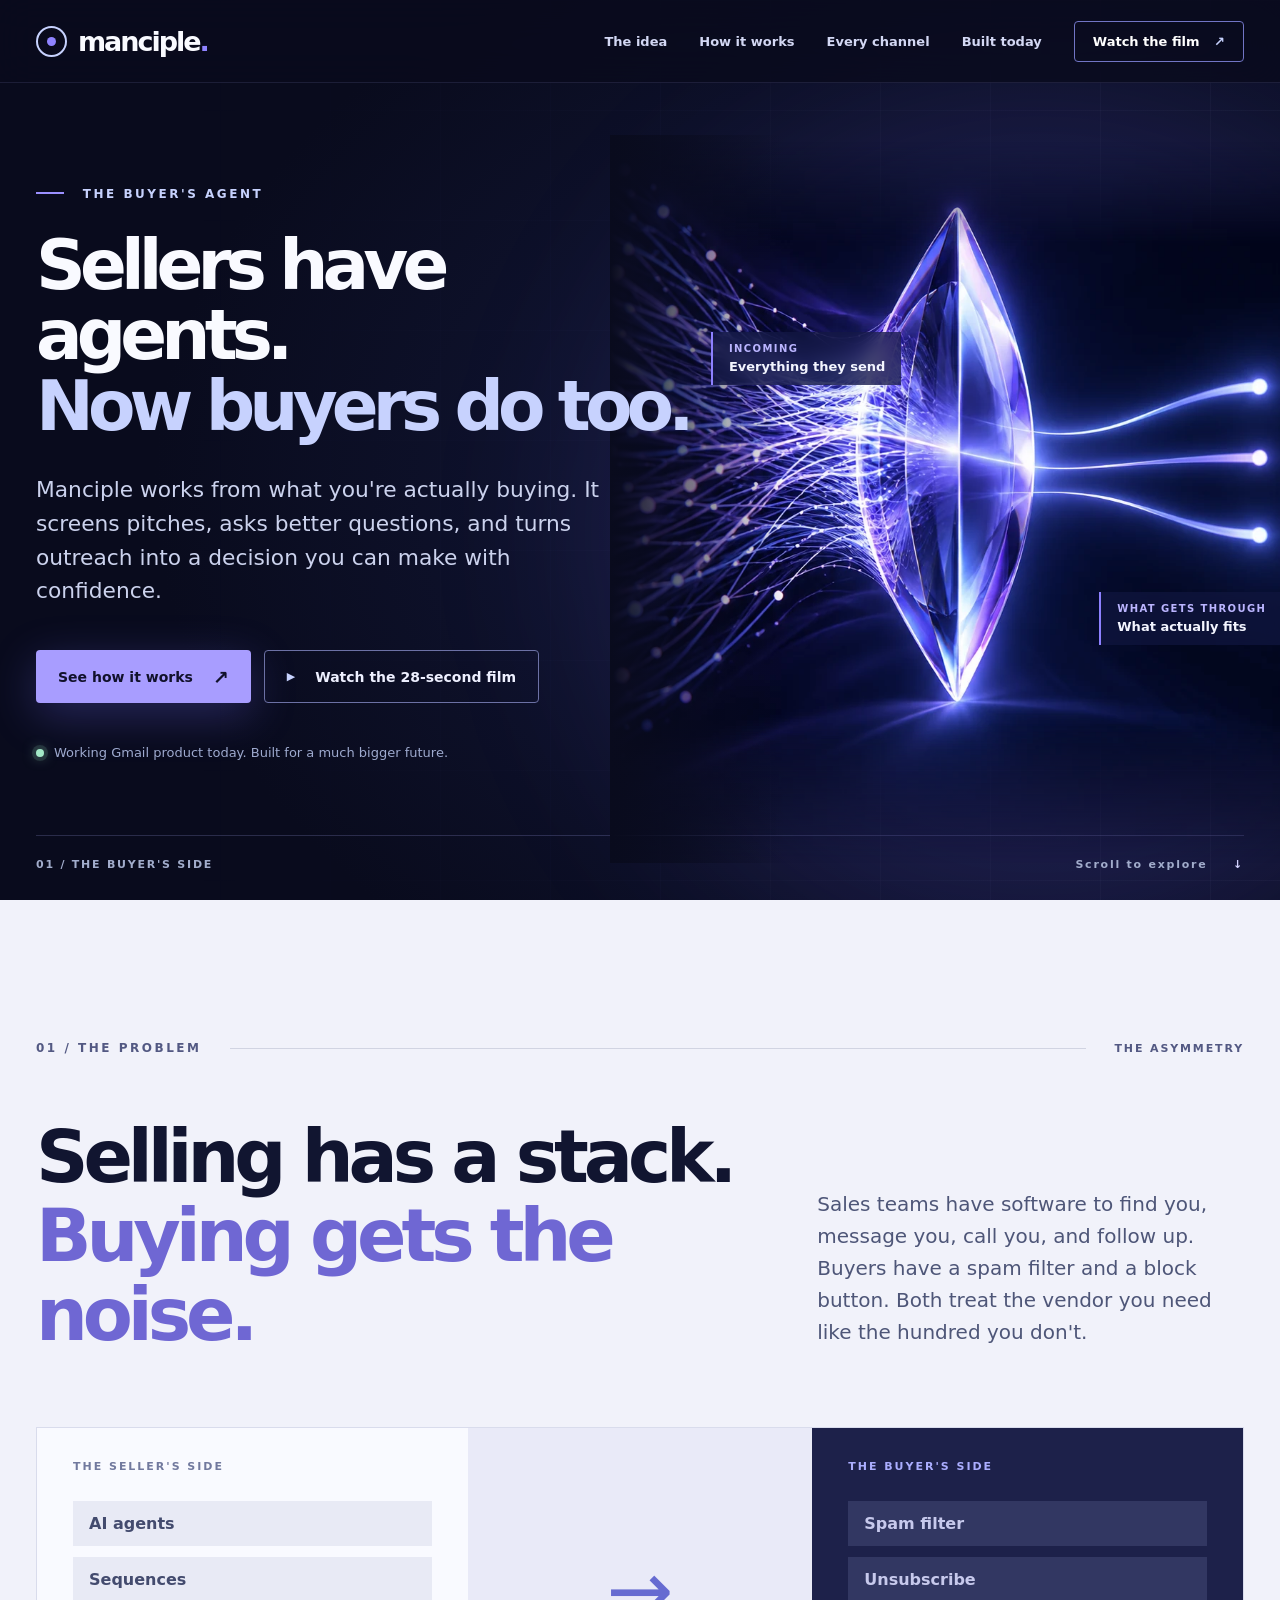
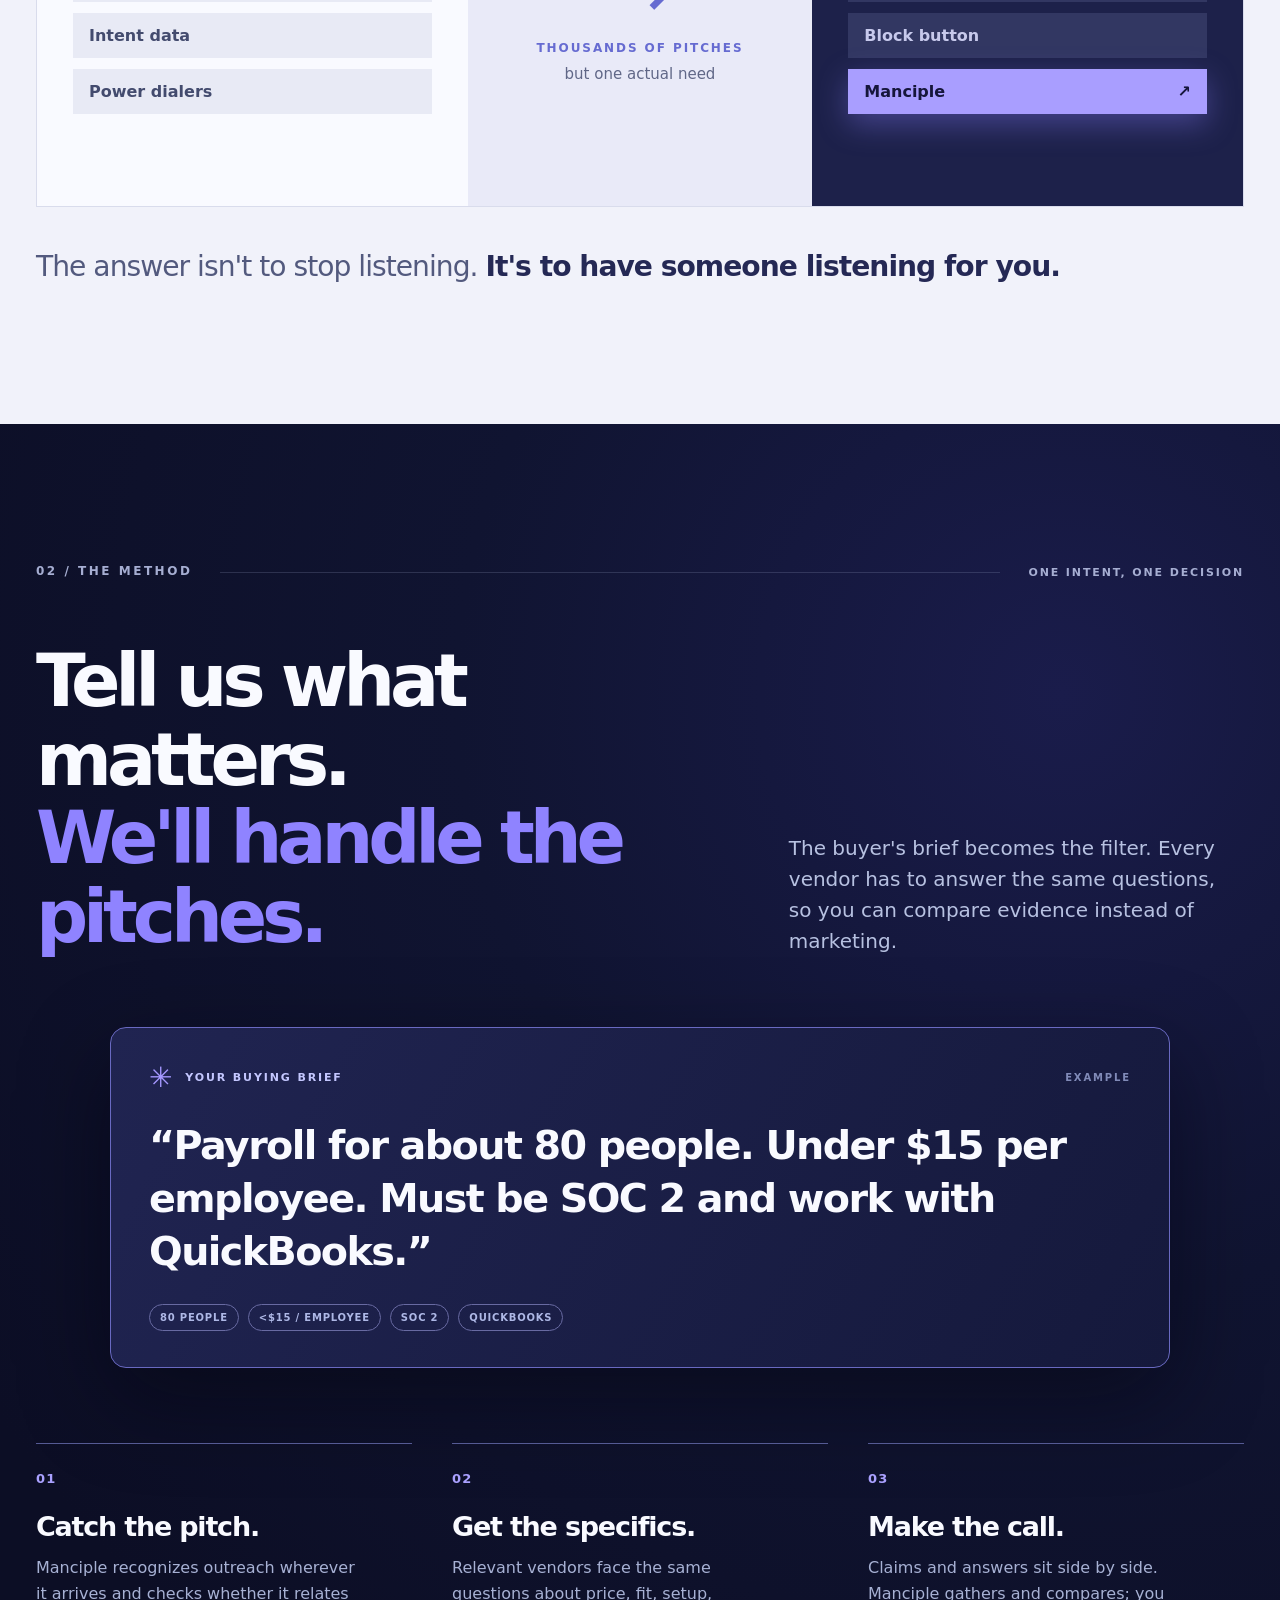
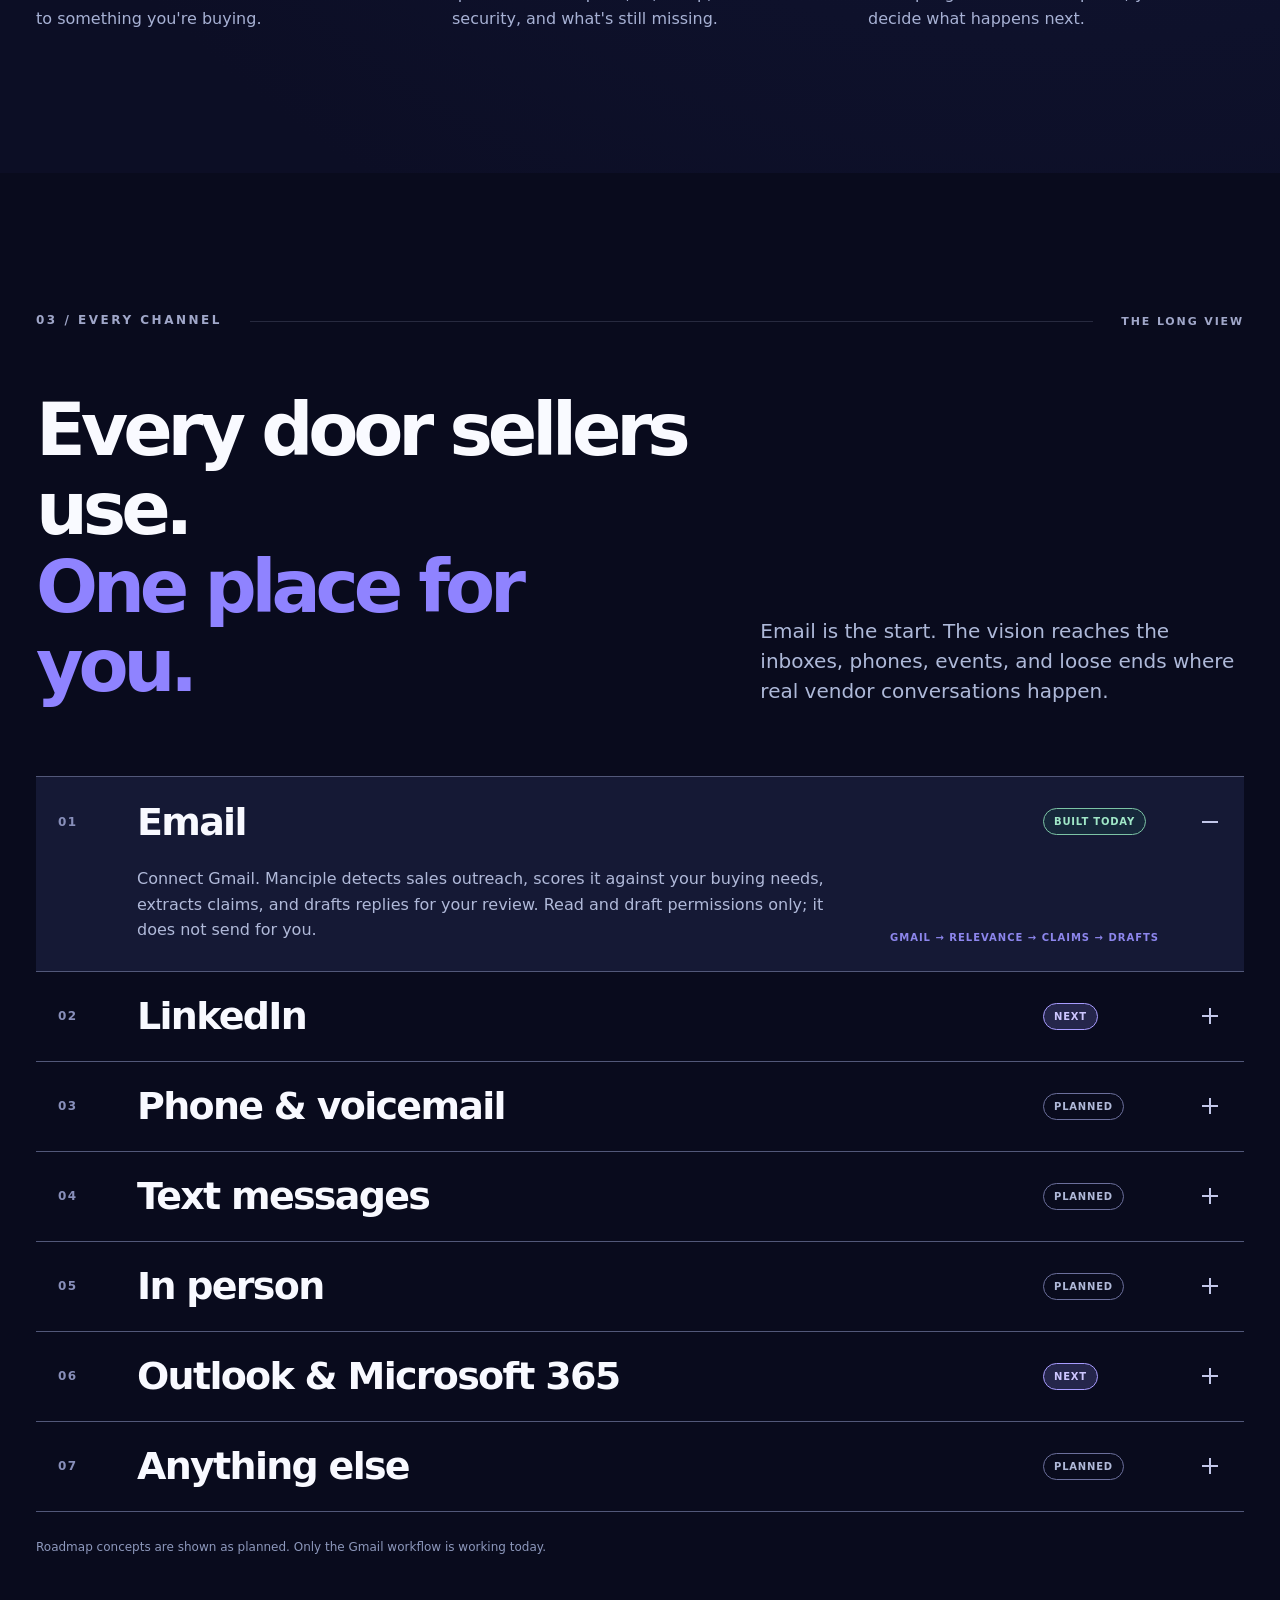
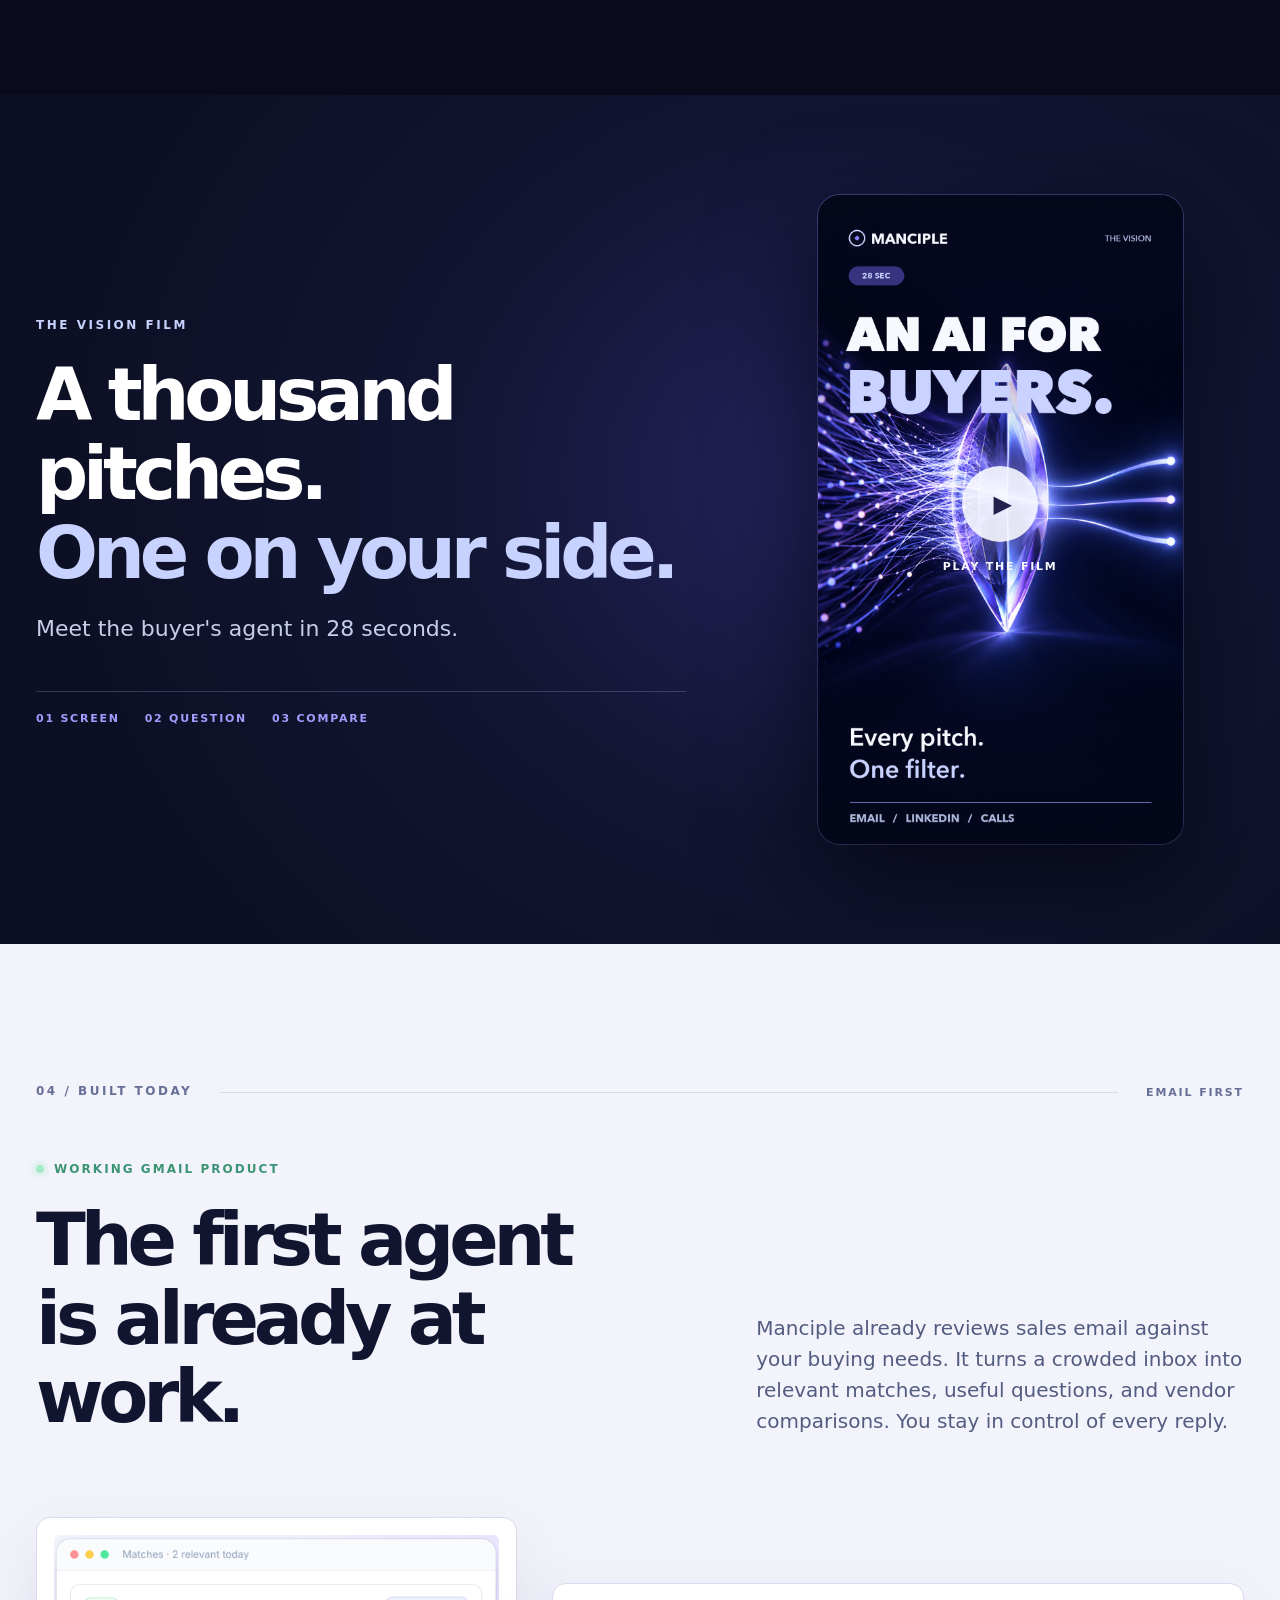
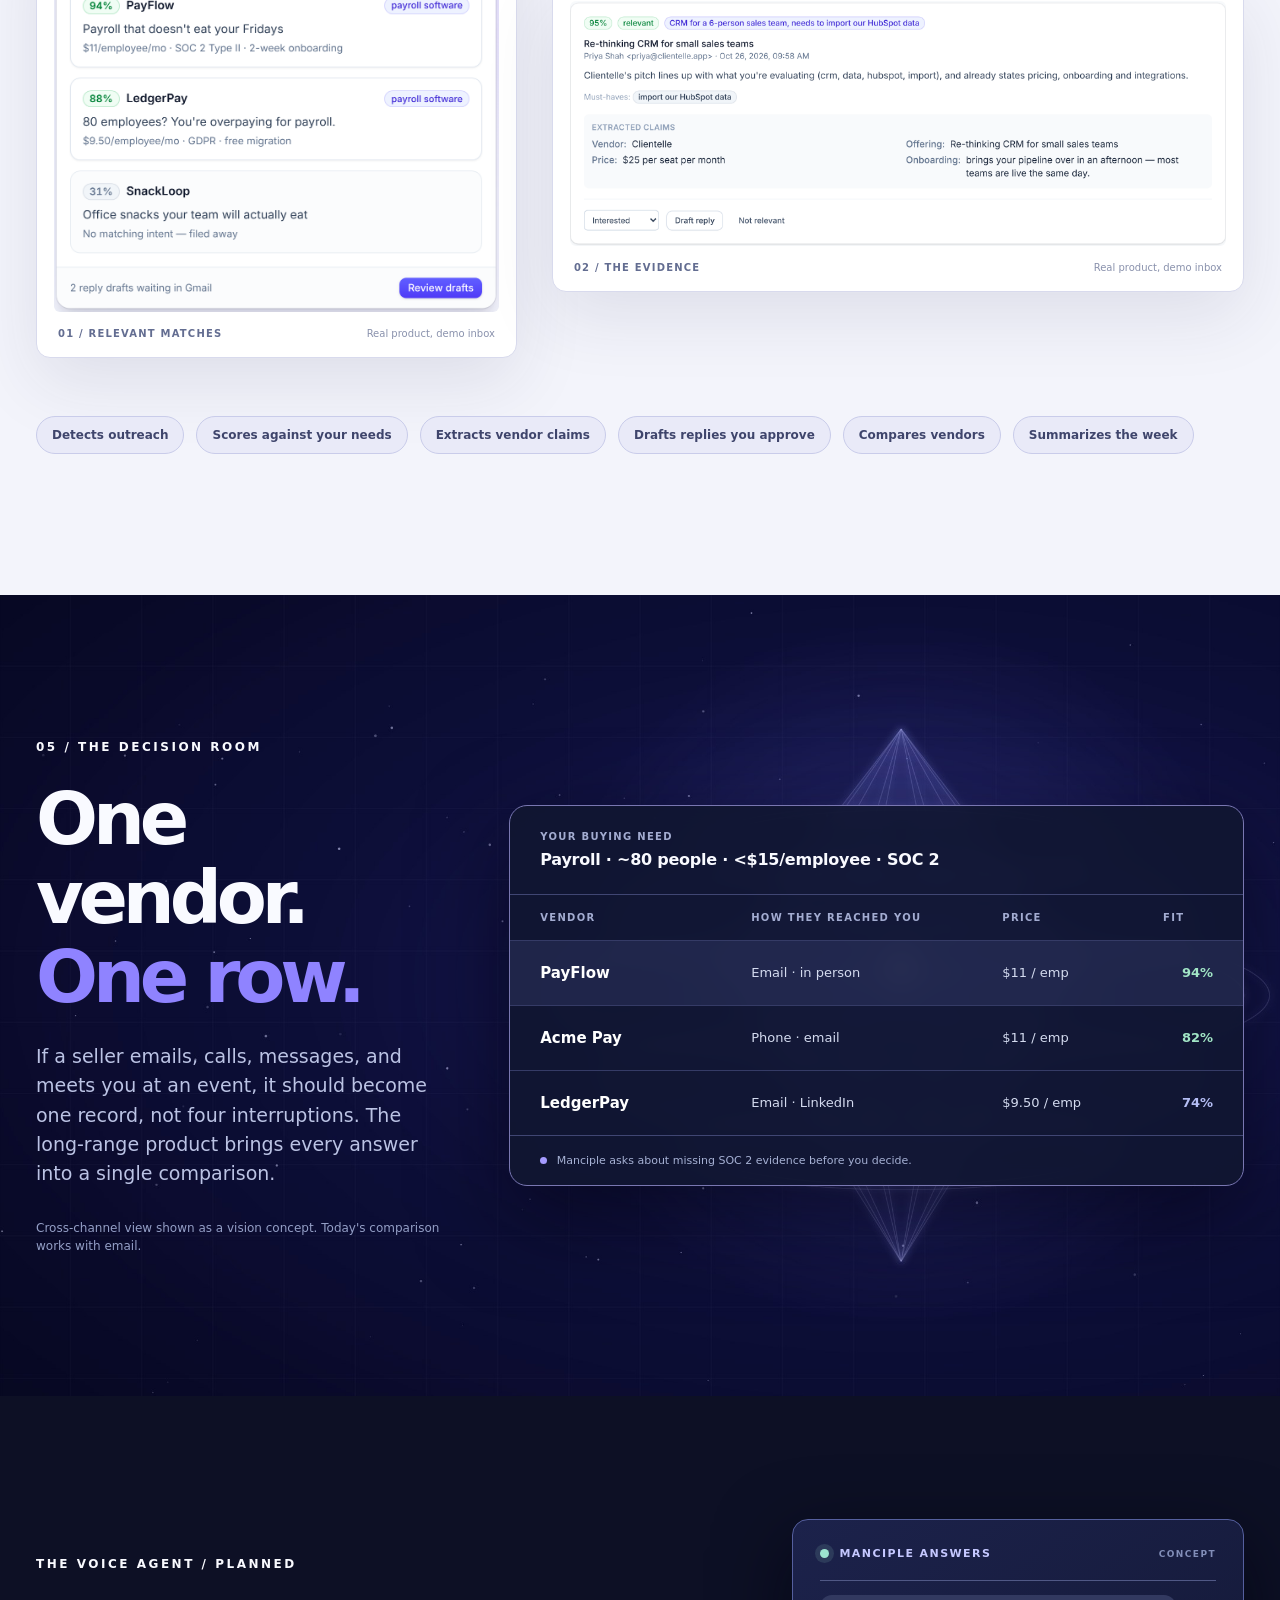
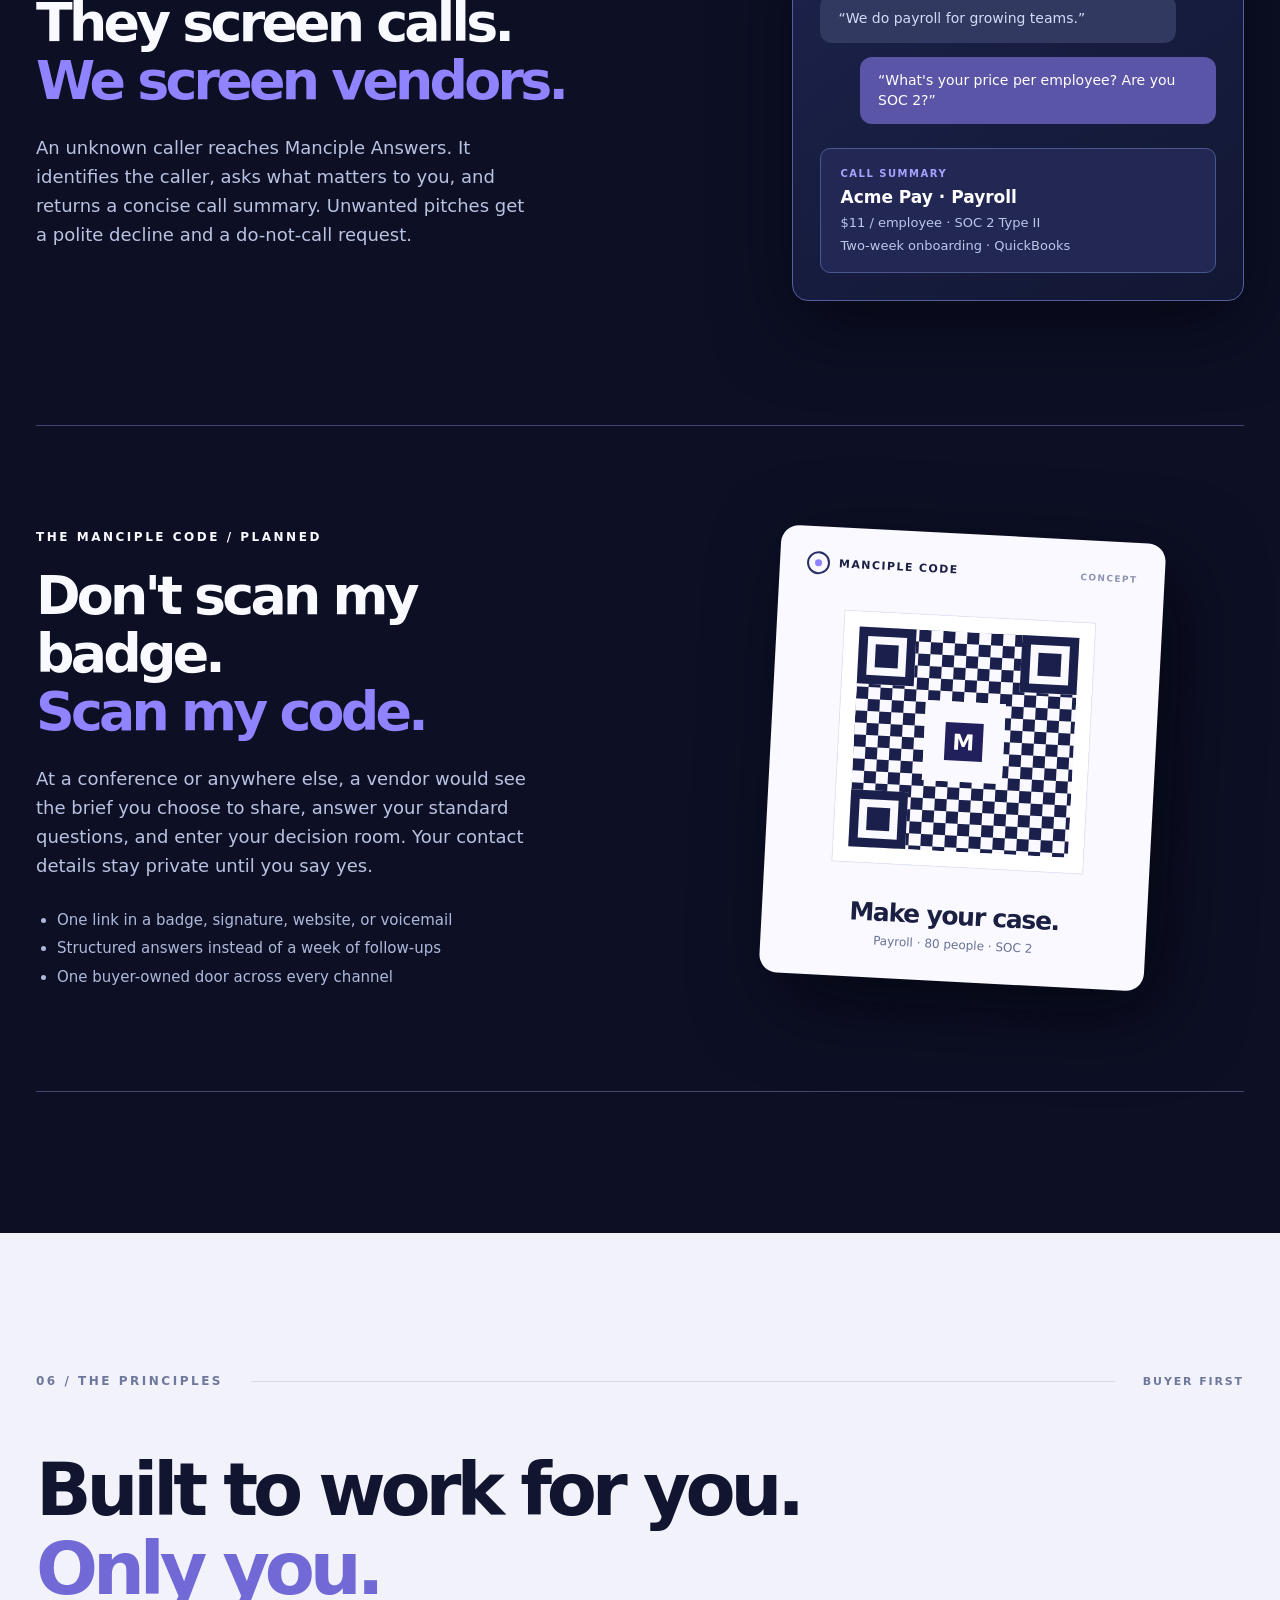
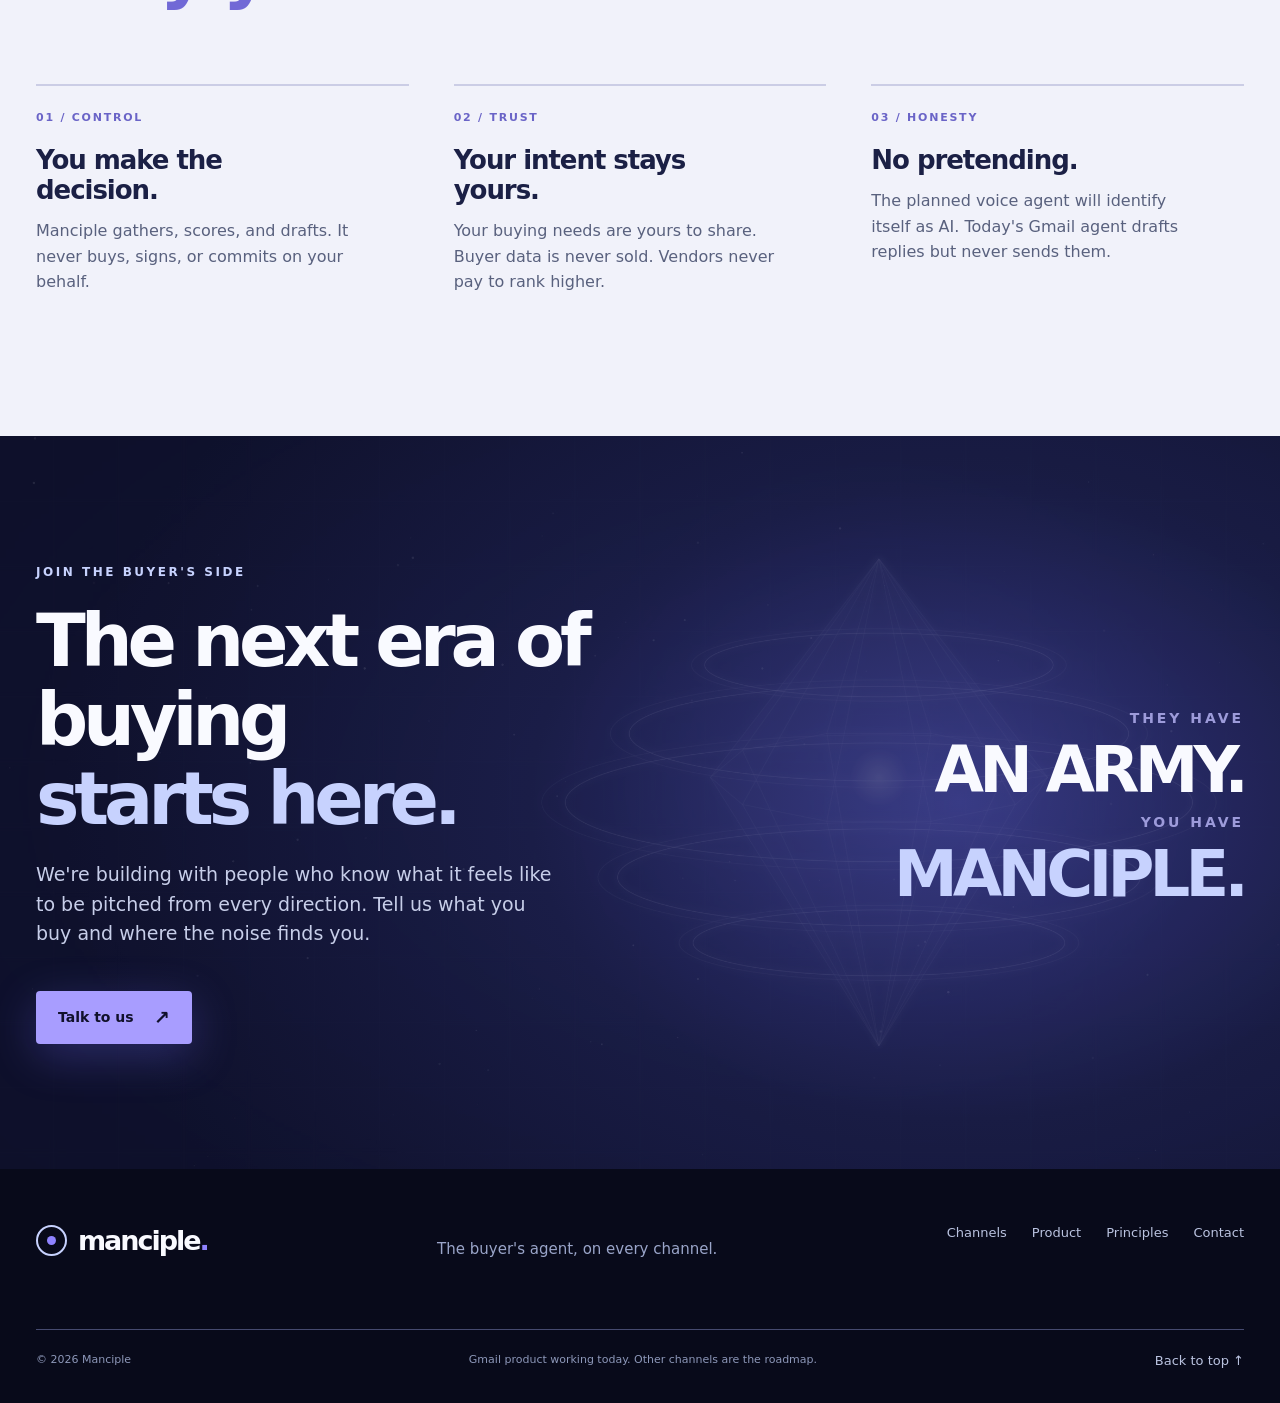
==== landing/index.html @ 480f5b4e "Add full Manciple landing page preview" ====
<!doctype html>
<html lang="en">
<head>
  <meta charset="utf-8">
  <meta name="viewport" content="width=device-width, initial-scale=1">
  <meta name="theme-color" content="#090b1d">
  <meta name="description" content="Manciple is the buyer's agent. It starts by screening sales email against what you're buying, then expands across every channel sellers use to reach you.">
  <meta property="og:type" content="website">
  <meta property="og:title" content="Manciple — The buyer's agent">
  <meta property="og:description" content="Sellers have agents. Now buyers do too. Every pitch, one place, one decision on your terms.">
  <meta property="og:url" content="https://manciple.org/">
  <meta property="og:image" content="https://manciple.org/assets/social-preview.jpg">
  <meta property="og:image:width" content="1200">
  <meta property="og:image:height" content="630">
  <meta name="twitter:card" content="summary_large_image">
  <link rel="canonical" href="https://manciple.org/">
  <link rel="icon" type="image/svg+xml" href="./favicon.svg">
  <link rel="stylesheet" href="./styles.css">
  <script src="./app.js" defer></script>
  <title>Manciple — The buyer's agent</title>
</head>
<body>
  <a class="skip-link" href="#main">Skip to content</a>
  <header class="site-header" id="top">
    <div class="header-inner wrap">
      <a class="brand" href="#top" aria-label="Manciple, back to top"><span class="brand-mark" aria-hidden="true"><i></i></span><span>manciple<span class="brand-period">.</span></span></a>
      <button class="menu-toggle" type="button" aria-expanded="false" aria-controls="site-nav" aria-label="Open menu"><span></span><span></span></button>
      <nav class="site-nav" id="site-nav" aria-label="Main navigation">
        <a href="#idea">The idea</a>
        <a href="#how">How it works</a>
        <a href="#channels">Every channel</a>
        <a href="#product">Built today</a>
        <a class="nav-cta" href="#film">Watch the film <span aria-hidden="true">↗</span></a>
      </nav>
    </div>
  </header>

  <main id="main">
    <section class="hero" aria-labelledby="hero-title">
      <div class="hero-glow" aria-hidden="true"></div>
      <div class="wrap hero-grid">
        <div class="hero-copy">
          <p class="eyebrow"><span class="eyebrow-line" aria-hidden="true"></span> THE BUYER'S AGENT</p>
          <h1 id="hero-title">Sellers have agents.<br><em>Now buyers<br class="mobile-break"> do too.</em></h1>
          <p class="hero-lead">Manciple works from what you're actually buying. It screens pitches, asks better questions, and turns outreach into a decision you can make with confidence.</p>
          <div class="hero-actions">
            <a class="button button-primary" href="#how">See how it works <span aria-hidden="true">↗</span></a>
            <a class="button button-quiet" href="#film"><span class="play-mini" aria-hidden="true">▶</span> Watch the 28-second film</a>
          </div>
          <p class="hero-footnote"><span class="status-dot" aria-hidden="true"></span> Working Gmail product today. Built for a much bigger future.</p>
        </div>
        <div class="hero-visual" aria-hidden="true">
          <img src="./assets/signal-prism.webp" alt="" fetchpriority="high">
          <div class="visual-label visual-label-in"><span>INCOMING</span><strong>Everything they send</strong></div>
          <div class="visual-label visual-label-out"><span>WHAT GETS THROUGH</span><strong>What actually fits</strong></div>
        </div>
      </div>
      <div class="hero-bottom wrap"><span>01 / THE BUYER'S SIDE</span><a href="#idea">Scroll to explore <span aria-hidden="true">↓</span></a></div>
    </section>

    <section class="section problem-section" id="idea" aria-labelledby="problem-title">
      <div class="wrap">
        <div class="section-top"><span class="section-index">01 / THE PROBLEM</span><span class="section-rule"></span><span>THE ASYMMETRY</span></div>
        <div class="problem-intro">
          <h2 id="problem-title">Selling has a stack.<br><span>Buying gets the noise.</span></h2>
          <p>Sales teams have software to find you, message you, call you, and follow up. Buyers have a spam filter and a block button. Both treat the vendor you need like the hundred you don't.</p>
        </div>
        <div class="asymmetry" role="img" aria-label="Sellers use AI agents, sequencing, data, and dialers. Buyers mostly have spam filters, unsubscribe, and block buttons. Manciple adds a buyer's agent.">
          <div class="side-column seller-side"><span class="side-label">THE SELLER'S SIDE</span><span>AI agents</span><span>Sequences</span><span>Intent data</span><span>Power dialers</span></div>
          <div class="asymmetry-center"><span aria-hidden="true">→</span><strong>THOUSANDS OF PITCHES</strong><small>but one actual need</small></div>
          <div class="side-column buyer-side"><span class="side-label">THE BUYER'S SIDE</span><span>Spam filter</span><span>Unsubscribe</span><span>Block button</span><span class="buyer-agent">Manciple <b>↗</b></span></div>
        </div>
        <p class="problem-close">The answer isn't to stop listening. <strong>It's to have someone listening for you.</strong></p>
      </div>
    </section>

    <section class="section method-section" id="how" aria-labelledby="method-title">
      <div class="wrap">
        <div class="section-top"><span class="section-index">02 / THE METHOD</span><span class="section-rule"></span><span>ONE INTENT, ONE DECISION</span></div>
        <div class="method-head"><h2 id="method-title">Tell us what matters.<br><span>We'll handle the pitches.</span></h2><p>The buyer's brief becomes the filter. Every vendor has to answer the same questions, so you can compare evidence instead of marketing.</p></div>
        <div class="intent-example">
          <div class="intent-label"><span class="intent-icon" aria-hidden="true">✳</span><span>YOUR BUYING BRIEF</span><small>EXAMPLE</small></div>
          <blockquote>“Payroll for about 80 people. Under $15 per employee. Must be SOC 2 and work with QuickBooks.”</blockquote>
          <div class="intent-tags"><span>80 PEOPLE</span><span>&lt;$15 / EMPLOYEE</span><span>SOC 2</span><span>QUICKBOOKS</span></div>
        </div>
        <div class="steps">
          <article><span class="step-number">01</span><h3>Catch the pitch.</h3><p>Manciple recognizes outreach wherever it arrives and checks whether it relates to something you're buying.</p></article>
          <article><span class="step-number">02</span><h3>Get the specifics.</h3><p>Relevant vendors face the same questions about price, fit, setup, security, and what's still missing.</p></article>
          <article><span class="step-number">03</span><h3>Make the call.</h3><p>Claims and answers sit side by side. Manciple gathers and compares; you decide what happens next.</p></article>
        </div>
      </div>
    </section>

    <section class="section channels-section" id="channels" aria-labelledby="channels-title">
      <div class="wrap">
        <div class="section-top"><span class="section-index">03 / EVERY CHANNEL</span><span class="section-rule"></span><span>THE LONG VIEW</span></div>
        <div class="channels-head"><h2 id="channels-title">Every door sellers use.<br><span>One place for you.</span></h2><p>Email is the start. The vision reaches the inboxes, phones, events, and loose ends where real vendor conversations happen.</p></div>
        <div class="channel-list">
          <article class="channel-row is-open">
            <button type="button" aria-expanded="true" aria-controls="channel-email"><span class="channel-number">01</span><span class="channel-name">Email</span><span class="channel-status live">Built today</span><span class="channel-plus" aria-hidden="true"></span></button>
            <div class="channel-content" id="channel-email"><p>Connect Gmail. Manciple detects sales outreach, scores it against your buying needs, extracts claims, and drafts replies for your review. Read and draft permissions only; it does not send for you.</p><span>GMAIL → RELEVANCE → CLAIMS → DRAFTS</span></div>
          </article>
          <article class="channel-row">
            <button type="button" aria-expanded="false" aria-controls="channel-linkedin"><span class="channel-number">02</span><span class="channel-name">LinkedIn</span><span class="channel-status next">Next</span><span class="channel-plus" aria-hidden="true"></span></button>
            <div class="channel-content" id="channel-linkedin" hidden><p>Bring messages and InMail into the same buyer context. The plan starts with notification emails and user-provided imports, then explores opt-in, read-only computer use. You send any reply yourself.</p><span>MESSAGES → FIT → SUGGESTED REPLY</span></div>
          </article>
          <article class="channel-row">
            <button type="button" aria-expanded="false" aria-controls="channel-phone"><span class="channel-number">03</span><span class="channel-name">Phone &amp; voicemail</span><span class="channel-status planned">Planned</span><span class="channel-plus" aria-hidden="true"></span></button>
            <div class="channel-content" id="channel-phone" hidden><p>Manciple Answers would take unknown calls, learn who's calling and why, decline unwanted pitches, or question vendors that match your brief. You get a useful summary instead of another voicemail.</p><span>CALL → CONVERSATION → SUMMARY</span></div>
          </article>
          <article class="channel-row">
            <button type="button" aria-expanded="false" aria-controls="channel-text"><span class="channel-number">04</span><span class="channel-name">Text messages</span><span class="channel-status planned">Planned</span><span class="channel-plus" aria-hidden="true"></span></button>
            <div class="channel-content" id="channel-text" hidden><p>Unknown senders and promotional texts would be scored against your intent, with scams flagged and unwanted outreach easy to decline.</p><span>TEXT → SCREEN → KEEP OR DECLINE</span></div>
          </article>
          <article class="channel-row">
            <button type="button" aria-expanded="false" aria-controls="channel-person"><span class="channel-number">05</span><span class="channel-name">In person</span><span class="channel-status planned">Planned</span><span class="channel-plus" aria-hidden="true"></span></button>
            <div class="channel-content" id="channel-person" hidden><p>Your Manciple Code would replace the badge scan with a structured front door. A vendor reads the brief you choose to share, answers your questions, and enters the same comparison as everyone else.</p><span>EVENT → CODE → STRUCTURED OFFER</span></div>
          </article>
          <article class="channel-row">
            <button type="button" aria-expanded="false" aria-controls="channel-outlook"><span class="channel-number">06</span><span class="channel-name">Outlook &amp; Microsoft 365</span><span class="channel-status next">Next</span><span class="channel-plus" aria-hidden="true"></span></button>
            <div class="channel-content" id="channel-outlook" hidden><p>The same email pipeline, extended beyond Gmail so your buying brief follows you into the other major business inbox.</p><span>OUTLOOK → SAME BUYER PROFILE</span></div>
          </article>
          <article class="channel-row">
            <button type="button" aria-expanded="false" aria-controls="channel-other"><span class="channel-number">07</span><span class="channel-name">Anything else</span><span class="channel-status planned">Planned</span><span class="channel-plus" aria-hidden="true"></span></button>
            <div class="channel-content" id="channel-other" hidden><p>Forward a pitch, share a screenshot, snap a brochure, or capture vendor outreach from shared Slack and Teams channels or calendar invites. It should still land in the same decision room.</p><span>ANY FORMAT → ONE BUYER'S VIEW</span></div>
          </article>
        </div>
        <p class="channel-footnote">Roadmap concepts are shown as planned. Only the Gmail workflow is working today.</p>
      </div>
    </section>

    <section class="film-section" id="film" aria-labelledby="film-title">
      <div class="wrap film-grid">
        <div class="film-copy"><span class="eyebrow">THE VISION FILM</span><h2 id="film-title">A thousand pitches.<br><em>One on your side.</em></h2><p>Meet the buyer's agent in 28 seconds.</p><div class="film-notes"><span>01  SCREEN</span><span>02  QUESTION</span><span>03  COMPARE</span></div></div>
        <div class="film-frame" id="film-frame"><video id="vision-video" poster="./assets/film-poster.jpg" preload="none" playsinline aria-label="Manciple vision film"><source src="./assets/manciple-vision.mp4" type="video/mp4"><a href="./assets/manciple-vision.mp4">Download the Manciple vision film</a></video><button type="button" class="film-play" id="film-play" aria-label="Play the Manciple vision film"><span aria-hidden="true">▶</span><strong>PLAY THE FILM</strong></button></div>
      </div>
    </section>

    <section class="section product-section" id="product" aria-labelledby="product-title">
      <div class="wrap">
        <div class="section-top"><span class="section-index">04 / BUILT TODAY</span><span class="section-rule"></span><span>EMAIL FIRST</span></div>
        <div class="product-head"><div><p class="status-kicker"><span class="status-dot" aria-hidden="true"></span> WORKING GMAIL PRODUCT</p><h2 id="product-title">The first agent<br>is already at work.</h2></div><p>Manciple already reviews sales email against your buying needs. It turns a crowded inbox into relevant matches, useful questions, and vendor comparisons. You stay in control of every reply.</p></div>
        <div class="product-showcase">
          <figure class="product-image product-image-main"><img src="./assets/product-matches.png" alt="Demo inbox showing two relevant vendor matches ranked above an unrelated pitch" loading="lazy"><figcaption>01 / RELEVANT MATCHES <span>Real product, demo inbox</span></figcaption></figure>
          <figure class="product-image product-image-detail"><img src="./assets/product-email.png" alt="Demo outreach analysis showing a relevance score, extracted claims, and a draft reply action" loading="lazy"><figcaption>02 / THE EVIDENCE <span>Real product, demo inbox</span></figcaption></figure>
        </div>
        <div class="product-capabilities"><span>Detects outreach</span><span>Scores against your needs</span><span>Extracts vendor claims</span><span>Drafts replies you approve</span><span>Compares vendors</span><span>Summarizes the week</span></div>
      </div>
    </section>

    <section class="section decision-section" aria-labelledby="decision-title">
      <div class="wrap decision-grid">
        <div class="decision-copy"><span class="section-index">05 / THE DECISION ROOM</span><h2 id="decision-title">One vendor.<br><span>One row.</span></h2><p>If a seller emails, calls, messages, and meets you at an event, it should become one record, not four interruptions. The long-range product brings every answer into a single comparison.</p><span class="concept-note">Cross-channel view shown as a vision concept. Today's comparison works with email.</span></div>
        <div class="ledger" aria-label="Illustrative vendor comparison">
          <div class="ledger-top"><span>YOUR BUYING NEED</span><strong>Payroll · ~80 people · &lt;$15/employee · SOC 2</strong></div>
          <div class="ledger-head"><span>VENDOR</span><span>HOW THEY REACHED YOU</span><span>PRICE</span><span>FIT</span></div>
          <div class="ledger-row"><strong>PayFlow</strong><span>Email · in person</span><span>$11 / emp</span><b class="fit fit-high">94%</b></div>
          <div class="ledger-row"><strong>Acme Pay</strong><span>Phone · email</span><span>$11 / emp</span><b class="fit fit-high">82%</b></div>
          <div class="ledger-row"><strong>LedgerPay</strong><span>Email · LinkedIn</span><span>$9.50 / emp</span><b class="fit">74%</b></div>
          <div class="ledger-bottom"><span class="ledger-indicator"></span> Manciple asks about missing SOC 2 evidence before you decide.</div>
        </div>
      </div>
    </section>

    <section class="section futures-section" aria-label="Future product concepts">
      <div class="wrap future-grid">
        <article class="future-item" id="answers"><div><span class="section-index">THE VOICE AGENT / PLANNED</span><h2>They screen calls.<br><span>We screen vendors.</span></h2><p>An unknown caller reaches Manciple Answers. It identifies the caller, asks what matters to you, and returns a concise call summary. Unwanted pitches get a polite decline and a do-not-call request.</p></div><div class="call-visual" aria-label="Illustrative call summary"><div class="call-header"><span class="call-pulse"></span> MANCIPLE ANSWERS <span>CONCEPT</span></div><p class="call-line caller">“We do payroll for growing teams.”</p><p class="call-line agent">“What's your price per employee? Are you SOC 2?”</p><div class="call-summary"><small>CALL SUMMARY</small><strong>Acme Pay · Payroll</strong><span>$11 / employee · SOC 2 Type II</span><span>Two-week onboarding · QuickBooks</span></div></div></article>
        <article class="future-item code-future" id="code"><div><span class="section-index">THE MANCIPLE CODE / PLANNED</span><h2>Don't scan my badge.<br><span>Scan my code.</span></h2><p>At a conference or anywhere else, a vendor would see the brief you choose to share, answer your standard questions, and enter your decision room. Your contact details stay private until you say yes.</p><ul><li>One link in a badge, signature, website, or voicemail</li><li>Structured answers instead of a week of follow-ups</li><li>One buyer-owned door across every channel</li></ul></div><div class="code-visual" aria-label="Illustration of a Manciple Code vendor brief"><div class="code-card-top"><span class="brand-mark" aria-hidden="true"><i></i></span><span>MANCIPLE CODE</span><span>CONCEPT</span></div><div class="code-graphic" aria-hidden="true"><span class="code-corner c1"></span><span class="code-corner c2"></span><span class="code-corner c3"></span><span class="code-center">M</span></div><strong>Make your case.</strong><small>Payroll · 80 people · SOC 2</small></div></article>
      </div>
    </section>

    <section class="section principles-section" id="principles" aria-labelledby="principles-title"><div class="wrap"><div class="section-top"><span class="section-index">06 / THE PRINCIPLES</span><span class="section-rule"></span><span>BUYER FIRST</span></div><h2 id="principles-title">Built to work for you.<br><span>Only you.</span></h2><div class="principles-grid"><article><span>01 / CONTROL</span><h3>You make the decision.</h3><p>Manciple gathers, scores, and drafts. It never buys, signs, or commits on your behalf.</p></article><article><span>02 / TRUST</span><h3>Your intent stays yours.</h3><p>Your buying needs are yours to share. Buyer data is never sold. Vendors never pay to rank higher.</p></article><article><span>03 / HONESTY</span><h3>No pretending.</h3><p>The planned voice agent will identify itself as AI. Today's Gmail agent drafts replies but never sends them.</p></article></div></div></section>

    <section class="contact-section" id="contact" aria-labelledby="contact-title"><div class="wrap contact-grid"><div><span class="eyebrow">JOIN THE BUYER'S SIDE</span><h2 id="contact-title">The next era of buying<br><em>starts here.</em></h2><p>We're building with people who know what it feels like to be pitched from every direction. Tell us what you buy and where the noise finds you.</p><a class="button button-primary" href="mailto:kgood172@gmail.com?subject=Manciple%20design%20partner">Talk to us <span aria-hidden="true">↗</span></a></div><div class="contact-statement" aria-hidden="true"><span>THEY HAVE</span><strong>AN ARMY.</strong><span>YOU HAVE</span><strong>MANCIPLE.</strong></div></div></section>
  </main>

  <footer class="site-footer"><div class="wrap footer-main"><a class="brand" href="#top" aria-label="Manciple, back to top"><span class="brand-mark" aria-hidden="true"><i></i></span><span>manciple<span class="brand-period">.</span></span></a><p>The buyer's agent, on every channel.</p><div><a href="#channels">Channels</a><a href="#product">Product</a><a href="#principles">Principles</a><a href="mailto:kgood172@gmail.com?subject=Manciple%20hello">Contact</a></div></div><div class="wrap footer-bottom"><span>© <span id="year">2026</span> Manciple</span><span>Gmail product working today. Other channels are the roadmap.</span><a href="#top">Back to top ↑</a></div></footer>
</body>
</html>
---- landing/styles.css ----
@charset "UTF-8";

:root{--night:#090b1d;--navy:#101431;--ink:#111530;--white:#f9faff;--lav:#c7d2fe;--violet:#8f83ff;--muted:#9da8ca;--line:#343b68;--mint:#9de4d0;--paper:#f1f2fa;font-family:"Avenir Next",Avenir,Inter,ui-sans-serif,system-ui,-apple-system,BlinkMacSystemFont,"Segoe UI",sans-serif;color:var(--white);background:var(--night);scroll-behavior:smooth}
*{box-sizing:border-box}html{scroll-padding-top:88px}body{margin:0;overflow-x:hidden}button,a{font:inherit}button{cursor:pointer}a{color:inherit}img,video{max-width:100%}::selection{color:#080b1c;background:#c7d2fe}.wrap{width:min(100% - 72px,1320px);margin-inline:auto}.skip-link{position:absolute;z-index:100;top:-80px;left:20px;padding:12px 18px;background:#fff;color:#111530}.skip-link:focus{top:12px}.site-header{position:fixed;inset:0 0 auto;z-index:50;min-height:82px;background:#090b1dc7;border-bottom:1px solid #a9a9fb1f;backdrop-filter:blur(18px);-webkit-backdrop-filter:blur(18px)}.header-inner{height:82px;display:flex;align-items:center;justify-content:space-between;gap:30px}.brand{display:inline-flex;align-items:center;gap:11px;text-decoration:none;font-size:27px;font-weight:850;letter-spacing:-.075em;white-space:nowrap;line-height:1}.brand-period{color:var(--violet)}.brand-mark{width:31px;height:31px;border:2px solid var(--lav);border-radius:50%;display:inline-grid;place-items:center;flex:none}.brand-mark i{display:block;width:9px;height:9px;border-radius:50%;background:var(--violet)}.site-nav{display:flex;align-items:center;gap:clamp(18px,2.5vw,38px)}.site-nav>a{text-decoration:none;color:#d3d8f4;font-size:13px;font-weight:650;transition:color .2s}.site-nav>a:hover,.site-nav>a:focus-visible{color:#fff}.site-nav .nav-cta{padding:12px 18px;border:1px solid #7175c5;border-radius:4px;color:#fff}.nav-cta span{margin-left:10px;color:var(--lav)}.menu-toggle{display:none;border:0;background:transparent;color:#fff}

.eyebrow,.section-index{font-size:12px;font-weight:850;letter-spacing:.21em;line-height:1.3}.eyebrow{color:var(--lav)}.eyebrow-line{display:inline-block;width:28px;height:2px;background:#9b90ff;vertical-align:middle;margin:0 12px 3px 0}.section{padding:clamp(92px,11vw,160px) 0}.section-top{display:flex;align-items:center;gap:28px;margin-bottom:62px;font-size:11px;letter-spacing:.17em;font-weight:800}.section-top .section-rule{height:1px;flex:1;background:currentColor;opacity:.2}.section h2,.film-section h2,.contact-section h2{margin:0;font-size:clamp(45px,5.7vw,86px);font-weight:800;letter-spacing:-.07em;line-height:1.08}.section h2 span{color:var(--violet)}.button{min-height:53px;display:inline-flex;align-items:center;justify-content:center;gap:20px;padding:14px 22px;border-radius:4px;text-decoration:none;font-size:14px;font-weight:800;transition:transform .2s,background .2s,border-color .2s}.button:hover,.button:focus-visible{transform:translateY(-3px)}.button-primary{background:#a89dff;color:#11112b;box-shadow:0 12px 45px #7770ff47}.button-primary:hover{background:#c5bdff}.button-primary span{font-size:19px}.button-quiet{border:1px solid #6c71a5;color:#eef0ff}.button-quiet:hover{border-color:#c7d2fe;background:#c7d2fe14}.play-mini{font-size:11px;color:var(--lav)}

.hero{min-height:min(930px,100svh);position:relative;display:flex;flex-direction:column;justify-content:space-between;isolation:isolate;overflow:hidden;background:radial-gradient(ellipse 70% 70% at 82% 54%,#1a2251 0%,#101431 46%,#090b1d 100%)}.hero::before{content:"";position:absolute;inset:0;background-image:linear-gradient(#a4a8ec0b 1px,transparent 1px),linear-gradient(90deg,#a4a8ec0b 1px,transparent 1px);background-size:110px 110px;mask-image:linear-gradient(to right,transparent 12%,black 100%);pointer-events:none}.hero-glow{position:absolute;z-index:-1;width:850px;height:850px;border-radius:50%;top:12%;left:48%;background:#6e62fa22;filter:blur(90px)}.hero-grid{padding-top:175px;min-height:790px;display:grid;grid-template-columns:minmax(0,1.12fr) minmax(360px,.88fr);align-items:center;position:relative}.hero-copy{position:relative;z-index:2;padding-bottom:60px}.hero h1{margin:27px 0 32px;max-width:850px;font-size:clamp(62px,5.4vw,78px);font-weight:850;letter-spacing:-.085em;line-height:1.02}.hero h1 em,.film-section h2 em,.contact-section h2 em{font-style:normal;color:var(--lav)}.hero-lead{max-width:600px;color:#cbd2ed;font-size:clamp(19px,1.7vw,25px);line-height:1.55}.hero-actions{display:flex;flex-wrap:wrap;gap:13px;margin-top:42px}.hero-footnote{display:flex;align-items:center;gap:10px;margin-top:42px;color:#9eaacf;font-size:13px}.status-dot{width:8px;height:8px;display:inline-block;flex:none;border-radius:50%;background:#a3e9c7;box-shadow:0 0 0 4px #9ee6c122,0 0 13px #9ee6c198}.hero-visual{position:relative;align-self:stretch;min-height:650px;margin:-40px -3vw -30px -8vw;overflow:hidden;pointer-events:none}.hero-visual img{position:absolute;width:100%;height:100%;object-fit:cover;object-position:center 51%;mask-image:linear-gradient(to bottom,transparent 1%,black 15%,black 81%,transparent 100%)}.hero-visual::after{content:"";position:absolute;inset:0;background:linear-gradient(to right,#090b1d 0%,transparent 26%)}.visual-label{position:absolute;z-index:2;display:flex;flex-direction:column;gap:5px;padding:11px 16px;border-left:2px solid #8d80ff;background:#11173fba;backdrop-filter:blur(8px)}.visual-label span{font-size:10px;font-weight:850;letter-spacing:.14em;color:#bbb5ff}.visual-label strong{font-size:13px;font-weight:550;color:#f3f5ff}.visual-label-in{left:15%;top:27%}.visual-label-out{right:0;bottom:30%}.hero-bottom{display:flex;justify-content:space-between;align-items:center;padding:22px 0 29px;border-top:1px solid #9b9ce33a;color:#a2adcc;font-size:11px;font-weight:800;letter-spacing:.16em}.hero-bottom a{text-decoration:none}.hero-bottom a span{margin-left:20px;color:#d4d3ff}

.problem-section{color:var(--ink);background:var(--paper)}.problem-section .section-top{color:#535983}.problem-intro{display:grid;grid-template-columns:1.25fr .75fr;align-items:end;gap:70px}.problem-intro h2{max-width:800px}.problem-intro h2 span{color:#6f67d3}.problem-intro p{margin:0 0 7px;color:#4e5678;font-size:20px;line-height:1.6}.asymmetry{margin-top:72px;display:grid;grid-template-columns:1fr .8fr 1fr;align-items:stretch;min-height:380px;border:1px solid #d9dcec;background:#f9faff}.side-column{display:flex;flex-direction:column;padding:32px 36px;gap:11px}.side-column>span:not(.side-label){display:block;padding:13px 16px;background:#e8eaf5;color:#434b6e;font-size:16px;font-weight:700}.side-label{margin-bottom:17px;font-size:11px;font-weight:850;letter-spacing:.18em;color:#71799e}.buyer-side{background:#1d214a}.buyer-side .side-label{color:#abaeff}.buyer-side>span:not(.side-label){background:#323762;color:#c7c9ec}.buyer-side>span.buyer-agent{background:#a99eff;color:#16163b;box-shadow:0 10px 30px #8b7fff5e}.buyer-agent b{float:right}.asymmetry-center{display:flex;flex-direction:column;align-items:center;justify-content:center;gap:10px;text-align:center;background:#e9eaf8;color:#666bd1;padding:25px}.asymmetry-center>span{font-size:80px;font-weight:250;line-height:1}.asymmetry-center strong{font-size:12px;letter-spacing:.16em}.asymmetry-center small{font-size:15px;color:#606787}.problem-close{margin:43px 0 0;color:#535a7e;font-size:clamp(20px,2.2vw,30px);letter-spacing:-.035em}.problem-close strong{color:#252955}

.method-section{background:radial-gradient(circle at 83% 20%,#1a1c4b 0%,#101431 40%,#0c0e25 85%)}.method-section .section-top{color:#a6aed2}.method-head{display:grid;grid-template-columns:1.2fr .8fr;align-items:end;gap:70px}.method-head p{max-width:440px;margin:0;color:#b7c1e1;font-size:20px;line-height:1.55}.intent-example{max-width:1060px;margin:70px auto 0;padding:33px 38px 36px;border:1px solid #6969c1;border-radius:16px;background:linear-gradient(120deg,#202451,#15193c);box-shadow:0 30px 90px #04040e7d}.intent-label{display:flex;align-items:center;gap:11px;color:#c4c7ff;font-size:11px;font-weight:850;letter-spacing:.17em}.intent-label small{margin-left:auto;color:#818bb8;font-size:10px}.intent-icon{font-size:28px;color:#a598ff}.intent-example blockquote{margin:25px 0;font-size:clamp(26px,3.1vw,43px);font-weight:600;line-height:1.34;letter-spacing:-.04em}.intent-tags{display:flex;flex-wrap:wrap;gap:9px}.intent-tags span{padding:7px 10px;border:1px solid #686aa2;border-radius:100px;color:#aeb8e6;font-size:10px;font-weight:800;letter-spacing:.08em}.steps{display:grid;grid-template-columns:repeat(3,1fr);gap:40px;margin-top:75px}.steps article{padding-top:24px;border-top:1px solid #555a94}.step-number{font-size:13px;color:#aaa1ff;letter-spacing:.1em;font-weight:850}.steps h3{margin:24px 0 12px;font-size:27px;line-height:1.2;letter-spacing:-.045em}.steps p{max-width:330px;margin:0;color:#a7b1d4;font-size:16px;line-height:1.6}

.channels-section{background:#090b1d}.channels-section .section-top{color:#a0a7c9}.channels-head{display:grid;grid-template-columns:1.15fr .85fr;gap:70px;align-items:end}.channels-head p{max-width:490px;margin:0;color:#aeb9d9;font-size:20px;line-height:1.5}.channel-list{margin-top:70px;border-top:1px solid #525879}.channel-row{border-bottom:1px solid #525879;transition:background .25s}.channel-row:hover,.channel-row.is-open{background:#151935}.channel-row button{width:100%;min-height:89px;padding:18px 22px;border:0;background:transparent;color:#f8f9ff;display:grid;grid-template-columns:65px minmax(0,1fr) 125px 40px;align-items:center;gap:14px;text-align:left}.channel-number{font-size:12px;font-weight:850;letter-spacing:.12em;color:#888fba}.channel-name{font-size:clamp(25px,3vw,38px);font-weight:700;letter-spacing:-.045em}.channel-status{justify-self:start;padding:7px 10px;border:1px solid #6b6f9c;border-radius:100px;color:#afb8d8;font-size:10px;font-weight:850;letter-spacing:.08em;text-transform:uppercase;white-space:nowrap}.channel-status.live{border-color:#7cc3a5;color:#a0e7c8;background:#1c524a45}.channel-status.next{border-color:#a89cff;color:#cdc6ff;background:#6963b64d}.channel-plus{width:24px;height:24px;position:relative;justify-self:end}.channel-plus:before,.channel-plus:after{content:"";position:absolute;top:11px;left:4px;width:16px;height:2px;background:#c2c7e9;transition:transform .25s}.channel-plus:after{transform:rotate(90deg)}.is-open .channel-plus:after{transform:rotate(0)}.channel-content{padding:0 85px 28px 101px;display:flex;gap:24px;justify-content:space-between;align-items:end}.channel-content[hidden]{display:none}.channel-content p{max-width:760px;margin:0;color:#b0b9d9;font-size:16px;line-height:1.6}.channel-content>span{white-space:nowrap;color:#8d86ed;font-size:10px;font-weight:850;letter-spacing:.1em}.channel-footnote{margin:28px 0 0;color:#8d98bc;font-size:12px}

.film-section{padding:100px 0;overflow:hidden;background:radial-gradient(ellipse 60% 80% at 66% 45%,#24245f 0%,#121532 52%,#0d1025 100%)}.film-grid{display:grid;grid-template-columns:1fr .75fr;align-items:center;gap:70px}.film-section h2{margin:23px 0;color:#fff}.film-section p{color:#c7cee9;font-size:22px}.film-notes{display:flex;flex-wrap:wrap;gap:25px;margin-top:50px;padding-top:20px;border-top:1px solid #7f85b65a;color:#a69cff;font-size:11px;font-weight:850;letter-spacing:.16em}.film-frame{position:relative;justify-self:center;width:min(100%,365px);aspect-ratio:9/16;border-radius:22px;overflow:hidden;background:#080a1b;box-shadow:0 35px 105px #01010bab,0 0 0 1px #a396ff55}.film-frame video{display:block;width:100%;height:100%;object-fit:cover}.film-play{position:absolute;inset:0;width:100%;display:flex;flex-direction:column;align-items:center;justify-content:center;gap:18px;border:0;background:transparent;color:#f9faff}.film-play>span{width:76px;height:76px;border-radius:50%;display:grid;place-items:center;padding-left:5px;background:#f8f9ffe8;color:#23204e;box-shadow:0 0 45px #c1baffaa;font-size:24px;transition:transform .2s}.film-play:hover>span,.film-play:focus-visible>span{transform:scale(1.1)}.film-play strong{font-size:11px;letter-spacing:.16em}.film-frame.playing .film-play{display:none}

.product-section{color:var(--ink);background:#f3f4fb}.product-section .section-top{color:#666f95}.product-head{display:grid;grid-template-columns:1fr .75fr;gap:70px;align-items:end}.product-head p:last-child{max-width:500px;margin:0;color:#535c80;font-size:20px;line-height:1.55}.status-kicker{display:flex;align-items:center;gap:10px;margin:0 0 25px!important;color:#3d9475!important;font-size:12px!important;font-weight:850;letter-spacing:.17em}.product-showcase{display:grid;grid-template-columns:.82fr 1.18fr;gap:35px;margin-top:80px;align-items:center}.product-image{margin:0;padding:17px;border:1px solid #d8daed;border-radius:14px;background:#fff;box-shadow:0 24px 70px #2324511a}.product-image img{display:block;width:100%;border-radius:6px}.product-image figcaption{display:flex;justify-content:space-between;gap:15px;padding:16px 4px 1px;color:#636d91;font-size:10px;font-weight:850;letter-spacing:.12em}.product-image figcaption span{font-weight:500;letter-spacing:0;color:#8991ac}.product-capabilities{display:flex;flex-wrap:wrap;gap:12px;margin-top:58px}.product-capabilities span{padding:11px 15px;border:1px solid #c9ccea;border-radius:100px;color:#3f456c;background:#e9eaf8;font-size:12px;font-weight:700}

.decision-section{background:#111530 url('assets/brand-orbit.jpg') center/cover no-repeat}.decision-grid{display:grid;grid-template-columns:.72fr 1.28fr;gap:60px;align-items:center}.decision-copy h2{margin:25px 0}.decision-copy p{color:#bbc3e4;font-size:19px;line-height:1.55}.concept-note{display:block;margin-top:30px;color:#949fc6;font-size:12px;line-height:1.5}.ledger{border:1px solid #7977b1;border-radius:18px;background:#111631ec;box-shadow:0 30px 90px #0102098c;overflow:hidden;backdrop-filter:blur(12px)}.ledger-top{padding:25px 30px;border-bottom:1px solid #404673;display:flex;flex-direction:column;gap:8px}.ledger-top span,.ledger-head{color:#a3acd1;font-size:10px;font-weight:850;letter-spacing:.13em}.ledger-top strong{font-size:16px;letter-spacing:-.015em}.ledger-head,.ledger-row{display:grid;grid-template-columns:1fr 1.2fr .75fr 50px;gap:10px;align-items:center;padding:17px 30px}.ledger-row{min-height:65px;border-top:1px solid #353b66;color:#d4dbef;font-size:13px}.ledger-row strong{font-size:15px;color:#fff}.ledger-row:nth-of-type(3){background:#8890ef20}.fit{justify-self:end;color:#b5bef5}.fit-high{color:#a2e6c6}.ledger-bottom{padding:18px 30px;border-top:1px solid #404673;color:#a6b1d4;font-size:11px}.ledger-indicator{display:inline-block;width:7px;height:7px;border-radius:50%;margin-right:6px;background:#a59bff}

.futures-section{padding-top:0;background:#0d1025}.future-grid{display:grid;grid-template-columns:1fr;gap:0}.future-item{min-height:630px;padding:100px 0;display:grid;grid-template-columns:1fr 1fr;gap:80px;align-items:center;border-bottom:1px solid #414772}.future-item h2{margin:22px 0 24px;font-size:clamp(42px,4.2vw,65px)}.future-item p{max-width:500px;color:#b9c3e1;font-size:18px;line-height:1.6}.call-visual{max-width:480px;justify-self:end;padding:27px;border:1px solid #555f9e;border-radius:16px;background:linear-gradient(145deg,#1c224b,#121733);box-shadow:0 24px 75px #03040fac}.call-header{display:flex;align-items:center;gap:10px;padding-bottom:20px;border-bottom:1px solid #505885;color:#c5c8ff;font-size:11px;font-weight:850;letter-spacing:.13em}.call-header>span:last-child{margin-left:auto;color:#828eb8;font-size:9px}.call-pulse{width:9px;height:9px;border-radius:50%;background:#9de4d0;box-shadow:0 0 0 5px #9de4d020}.call-line{max-width:90%!important;padding:14px 18px;border-radius:12px;font-size:14px!important;line-height:1.4!important}.call-line.caller{background:#323960;color:#d1dbf7}.call-line.agent{margin-left:auto;background:#5b55a8;color:#fff}.call-summary{display:flex;flex-direction:column;gap:8px;margin-top:24px;padding:19px;background:#222853;border:1px solid #4c578e;border-radius:10px;font-size:13px;color:#bcc7ea}.call-summary small{color:#a8a0ff;font-size:10px;font-weight:850;letter-spacing:.15em}.call-summary strong{color:#fff;font-size:17px}.code-future ul{margin:25px 0 0;padding-left:21px;color:#aeb9d9;line-height:1.9;font-size:15px}.code-visual{width:min(100%,385px);justify-self:center;padding:25px 27px 30px;border-radius:18px;background:#f9f9ff;color:#1b2042;transform:rotate(3deg);box-shadow:18px 24px 80px #02030cb0}.code-card-top{display:flex;align-items:center;gap:9px;font-size:11px;font-weight:850;letter-spacing:.13em}.code-card-top .brand-mark{width:23px;height:23px;border-color:#292f67}.code-card-top .brand-mark i{width:7px;height:7px}.code-card-top span:last-child{margin-left:auto;color:#8d94b1;font-size:9px}.code-graphic{position:relative;height:250px;width:250px;margin:35px auto;background:repeating-conic-gradient(#1a204b 0 25%,transparent 0 50%) 0 0/24px 24px;border:15px solid #fff;box-shadow:0 0 0 1px #dfe2f2}.code-graphic::after{content:"";position:absolute;inset:70px;background:#f9f9ff;border:10px solid #f9f9ff}.code-corner{position:absolute;z-index:1;width:57px;height:57px;background:#f9f9ff;border:9px solid #1a204b}.code-corner::after{content:"";position:absolute;inset:8px;background:#1a204b}.c1{top:0;left:0}.c2{top:0;right:0}.c3{bottom:0;left:0}.code-center{position:absolute;z-index:2;inset:91px;display:grid;place-items:center;background:#211f5c;color:#fff;font-size:22px;font-weight:850}.code-visual>strong,.code-visual>small{display:block;text-align:center}.code-visual>strong{font-size:25px;letter-spacing:-.05em}.code-visual>small{margin-top:7px;color:#697294;font-size:12px}

.principles-section{background:#f1f2fa;color:var(--ink)}.principles-section .section-top{color:#6e789c}.principles-section h2 span{color:#7169d6}.principles-grid{display:grid;grid-template-columns:repeat(3,1fr);gap:45px;margin-top:75px}.principles-grid article{padding-top:20px;border-top:2px solid #cbcde5}.principles-grid article>span{color:#6a64c7;font-size:11px;font-weight:850;letter-spacing:.16em}.principles-grid h3{max-width:280px;margin:20px 0 13px;color:#1b2045;font-size:26px;letter-spacing:-.04em}.principles-grid p{max-width:325px;margin:0;color:#59617e;font-size:16px;line-height:1.6}

.contact-section{position:relative;overflow:hidden;padding:125px 0;background:radial-gradient(ellipse 70% 90% at 75% 50%,#303276 0%,#16193c 48%,#0c0e24 100%)}.contact-section::before{content:"";position:absolute;inset:0;background:url('assets/brand-orbit.jpg') center/cover;opacity:.21;mix-blend-mode:screen}.contact-grid{position:relative;display:grid;grid-template-columns:1.1fr .9fr;gap:60px;align-items:center}.contact-section h2{margin:22px 0}.contact-section p{max-width:520px;color:#c7cee9;font-size:19px;line-height:1.55}.contact-section .button{margin-top:23px}.contact-statement{display:flex;flex-direction:column;justify-self:end;text-align:right;line-height:1}.contact-statement span{color:#9d9bda;font-size:14px;font-weight:850;letter-spacing:.21em;margin:13px 0}.contact-statement strong{color:#f9faff;font-size:clamp(44px,5vw,78px);letter-spacing:-.075em}.contact-statement strong:last-child{color:#c7d2fe}.site-footer{background:#080a1a}.footer-main{display:flex;align-items:start;justify-content:space-between;gap:30px;padding:56px 0}.footer-main p{color:#9aa5c9;font-size:15px}.footer-main>div{display:flex;gap:25px;flex-wrap:wrap}.footer-main>div a,.footer-bottom a{text-decoration:none;color:#bac3e0;font-size:13px}.footer-main>div a:hover,.footer-bottom a:hover{text-decoration:underline}.footer-bottom{display:flex;justify-content:space-between;gap:20px;padding:23px 0 35px;border-top:1px solid #454a6f;color:#8d98b9;font-size:11px}

@media(max-width:1100px){.hero-grid{grid-template-columns:1fr .8fr}.hero h1{font-size:clamp(54px,5.8vw,76px)}.hero-visual{margin-left:-10vw}.problem-intro,.method-head,.channels-head,.product-head{gap:36px}.film-grid{gap:35px}.channel-content{display:block}.channel-content>span{display:block;margin-top:16px}.future-item{gap:35px}}
@media(max-width:780px){html{scroll-padding-top:75px}.wrap{width:min(100% - 40px,1320px)}.site-header{min-height:70px}.header-inner{height:70px}.menu-toggle{display:flex;flex-direction:column;gap:6px;justify-content:center;padding:13px}.menu-toggle span{display:block;width:24px;height:2px;background:#e5e8ff}.site-nav{display:none;position:absolute;top:70px;left:0;right:0;padding:14px 20px 24px;background:#0e1130;border-bottom:1px solid #5d5f98;box-shadow:0 18px 30px #0008}.site-nav.open{display:flex;align-items:stretch;flex-direction:column;gap:0}.site-nav>a{padding:13px 4px;font-size:15px}.site-nav .nav-cta{margin-top:10px;text-align:center}.hero{min-height:auto}.hero-grid{min-height:0;padding-top:142px;padding-bottom:45px;display:block}.hero-copy{padding-bottom:0}.hero h1{max-width:660px;font-size:clamp(54px,9vw,74px)}.hero-lead{font-size:19px}.hero-visual{height:480px;min-height:0;margin:18px -20px -35px}.hero-visual img{object-position:center 52%}.hero-visual::after{background:linear-gradient(to bottom,#090b1d 0%,transparent 20%,transparent 76%,#090b1d 100%)}.visual-label-in{left:14%;top:28%}.visual-label-out{right:5%;bottom:24%}.hero-bottom{display:none}.section{padding:86px 0}.section-top{margin-bottom:42px}.section h2,.film-section h2,.contact-section h2{font-size:clamp(43px,8vw,65px)}.problem-intro,.method-head,.channels-head,.product-head,.decision-grid,.film-grid,.contact-grid{display:block}.problem-intro p,.method-head p,.channels-head p,.product-head p:last-child{margin-top:28px;font-size:18px}.asymmetry{grid-template-columns:1fr 1fr;min-height:0}.asymmetry-center{grid-column:1/-1;grid-row:2;padding:20px}.asymmetry-center>span{font-size:35px}.asymmetry-center small{display:none}.side-column{padding:23px 18px}.side-column>span:not(.side-label){padding:11px;font-size:13px}.side-label{font-size:10px}.steps{grid-template-columns:1fr;gap:26px;margin-top:55px}.steps article{padding-top:18px}.steps h3{margin-top:13px}.intent-example{padding:26px 24px}.channel-list{margin-top:45px}.channel-row button{grid-template-columns:35px minmax(0,1fr) 65px 24px;gap:7px;padding:16px 9px}.channel-name{font-size:24px}.channel-status{font-size:7px;padding:5px 5px;letter-spacing:.03em}.channel-content{padding:0 15px 25px 51px}.film-grid{display:flex;flex-direction:column;align-items:stretch}.film-frame{margin-top:45px}.product-showcase{grid-template-columns:1fr;margin-top:50px;gap:25px}.decision-copy{margin-bottom:40px}.future-item{grid-template-columns:1fr;gap:35px;padding:75px 0}.call-visual,.code-visual{justify-self:center}.future-item h2{font-size:clamp(43px,8vw,65px)}.principles-grid{grid-template-columns:1fr;gap:28px;margin-top:48px}.contact-statement{display:none}.footer-main{flex-direction:column;padding:40px 0}.footer-bottom{flex-wrap:wrap}}
@media(max-width:480px){.wrap{width:min(100% - 34px,1320px)}.hero-grid{padding-top:126px}.hero h1{font-size:clamp(46px,11vw,59px)}.hero-actions{display:flex;flex-direction:column;align-items:stretch}.hero-footnote{font-size:11px}.hero-visual{height:410px}.visual-label{padding:8px 10px}.visual-label span{font-size:8px}.visual-label strong{font-size:10px}.visual-label-in{left:5%;top:27%}.visual-label-out{right:1%;bottom:27%}.section h2,.film-section h2,.contact-section h2{font-size:clamp(39px,10vw,51px)}.section-top{font-size:9px;gap:12px}.problem-intro p{font-size:17px}.asymmetry{margin-top:45px}.side-column{padding:15px 10px}.side-column>span:not(.side-label){font-size:11px}.intent-example blockquote{font-size:25px}.channel-row button{grid-template-columns:25px minmax(0,1fr) 88px 20px}.channel-name{font-size:20px}.channel-content{padding-left:35px}.channel-content p{font-size:14px}.ledger-head,.ledger-row{grid-template-columns:1fr .85fr 50px;padding:15px 12px;font-size:11px}.ledger-head>span:nth-child(2),.ledger-row>span:nth-child(2){display:none}.ledger-top,.ledger-bottom{padding:16px}.ledger-top strong{font-size:13px}.product-image figcaption{font-size:9px}.product-image figcaption span{display:none}.code-graphic{width:220px;height:220px}.code-center{inset:76px}.footer-main>div{gap:14px}.footer-bottom{font-size:10px}}
@media(prefers-reduced-motion:reduce){:root{scroll-behavior:auto}.button,.film-play>span,.channel-plus:after,.channel-plus:before,.channel-row,.site-nav>a{transition:none}}
.mobile-break{display:none}
@media(max-width:780px){.mobile-break{display:inline}}
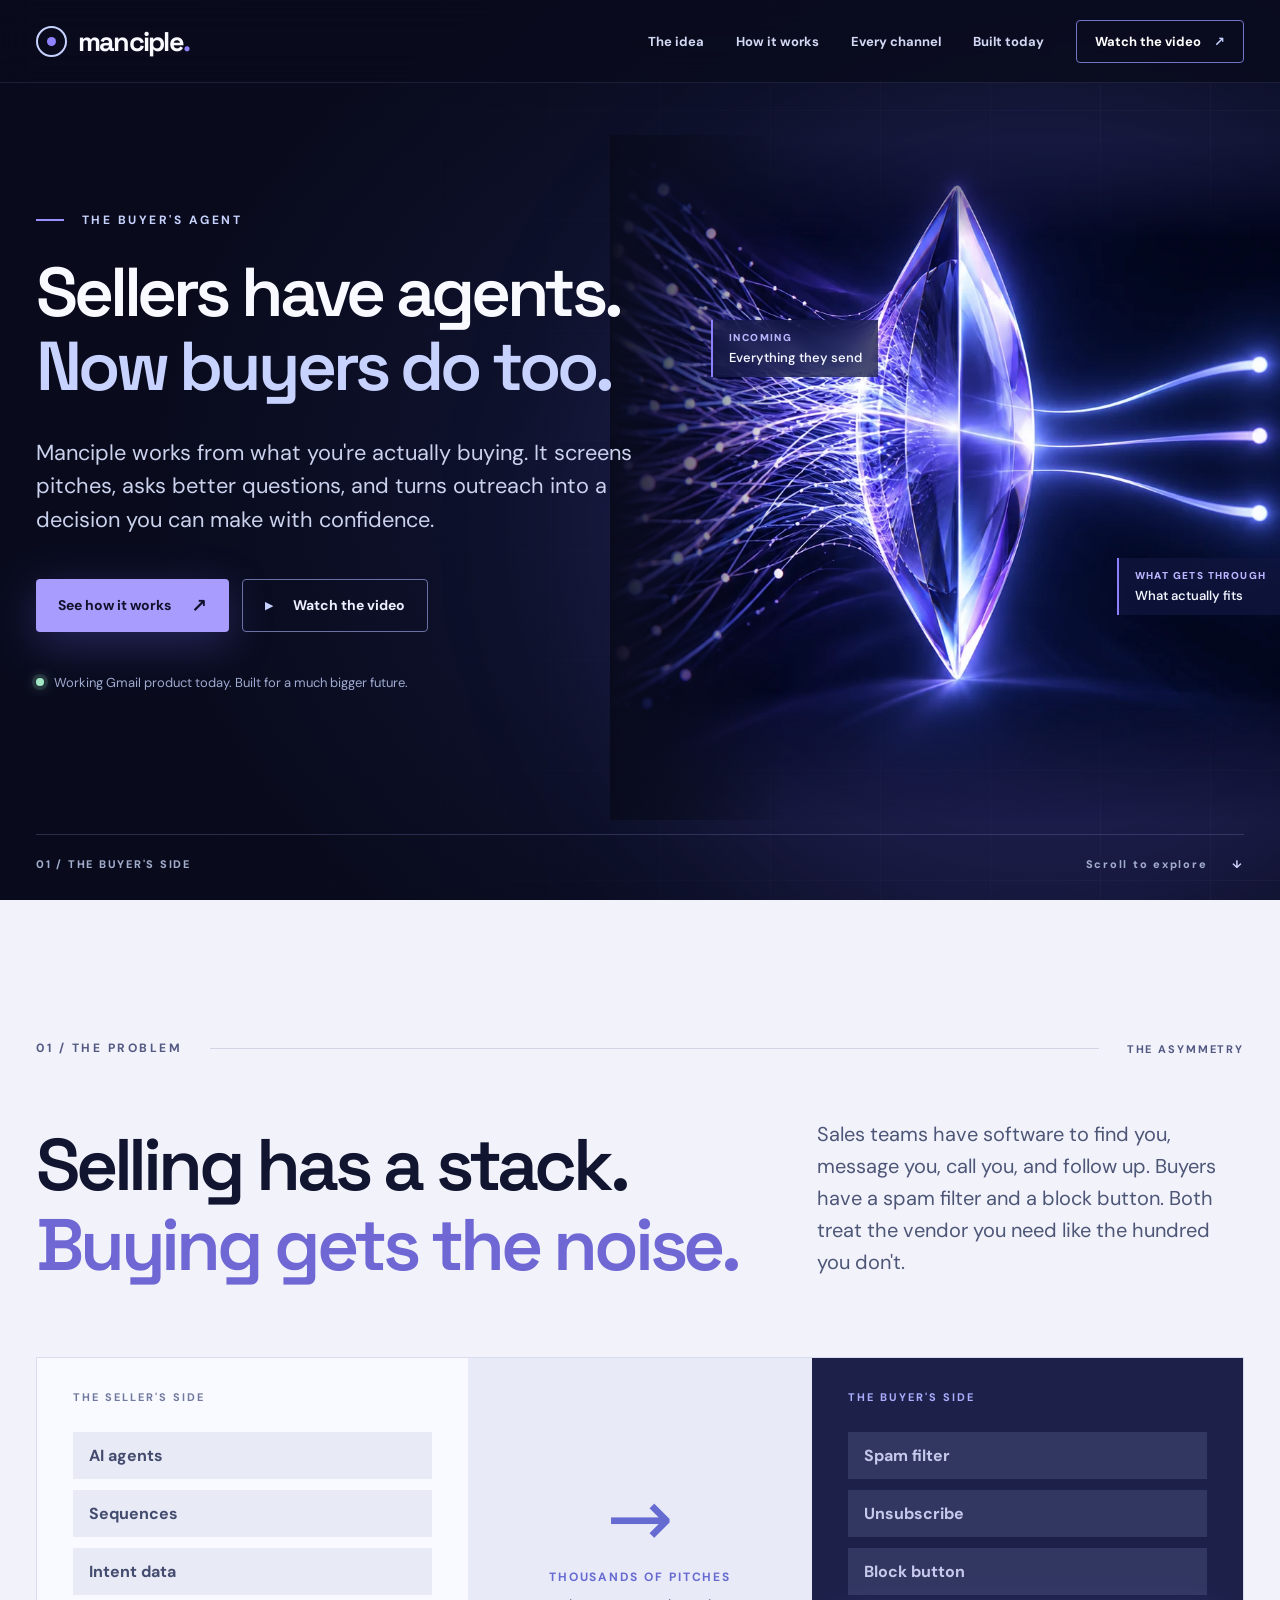
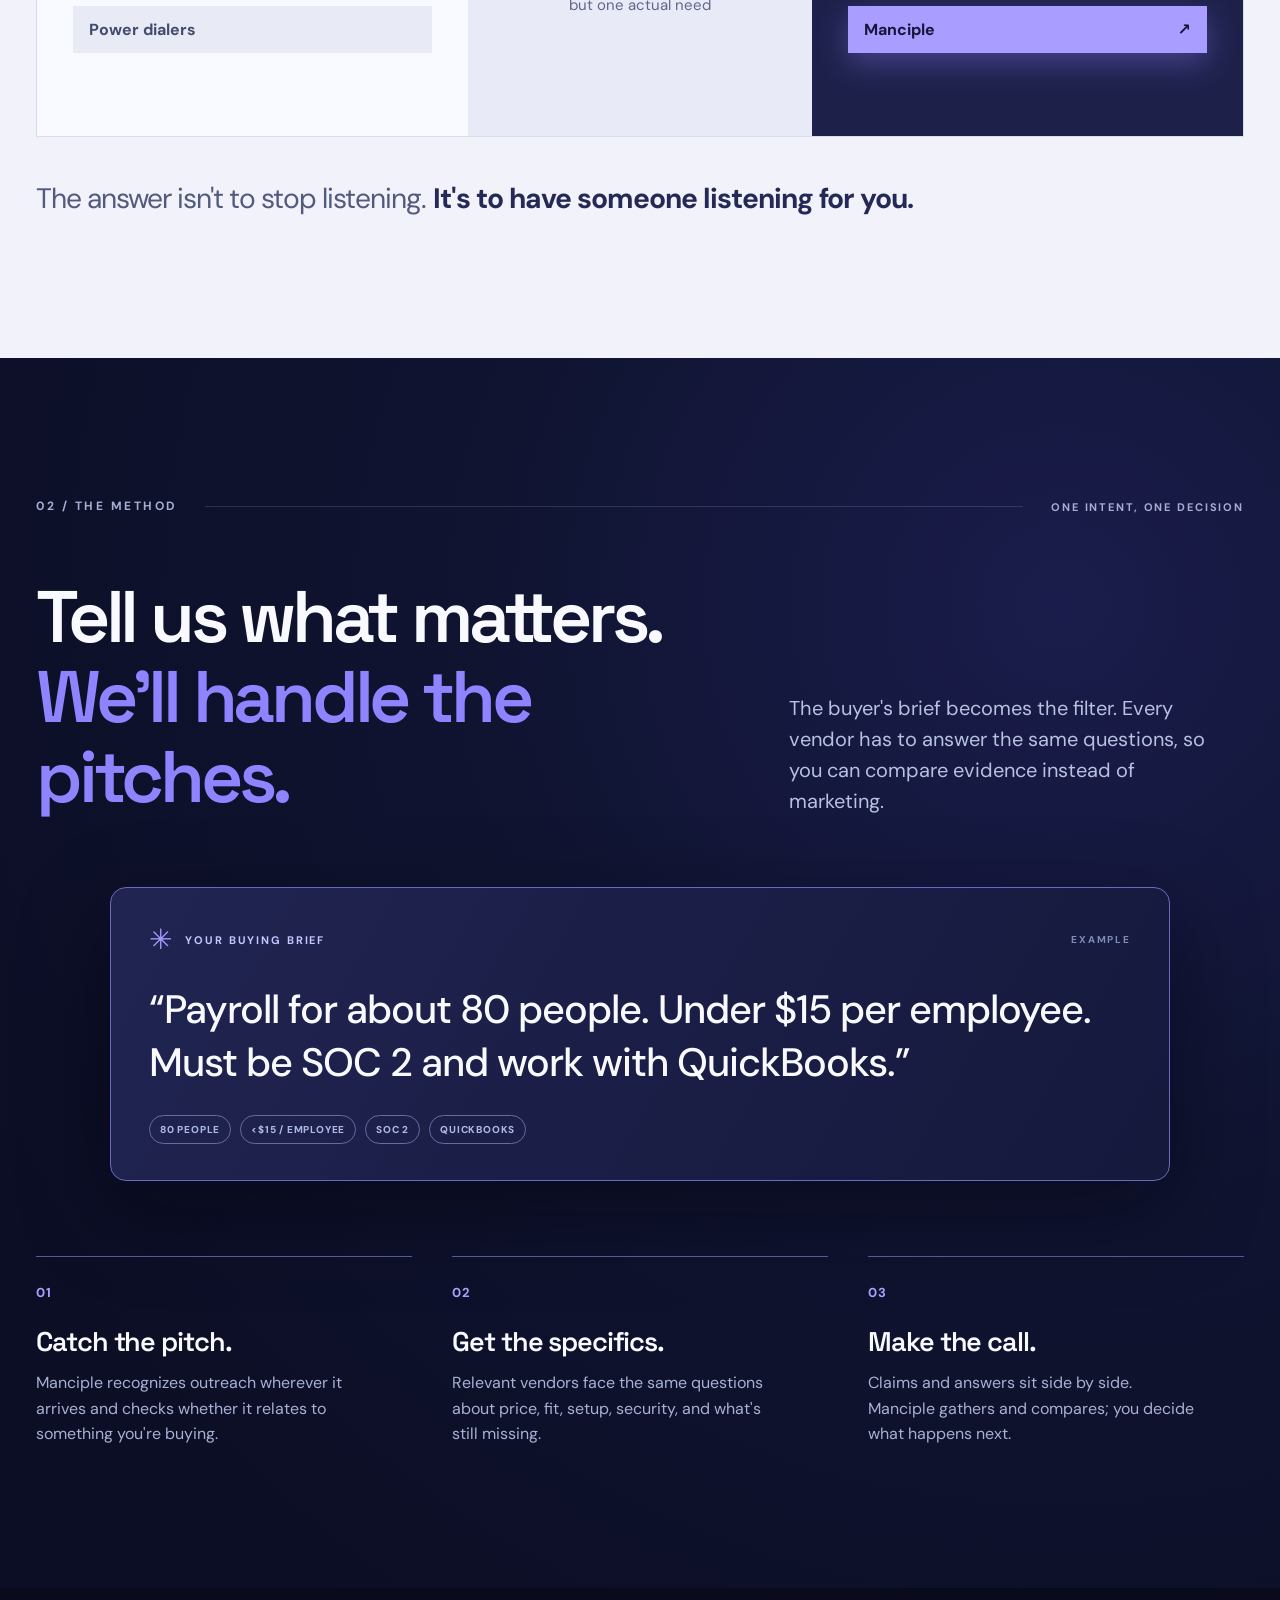
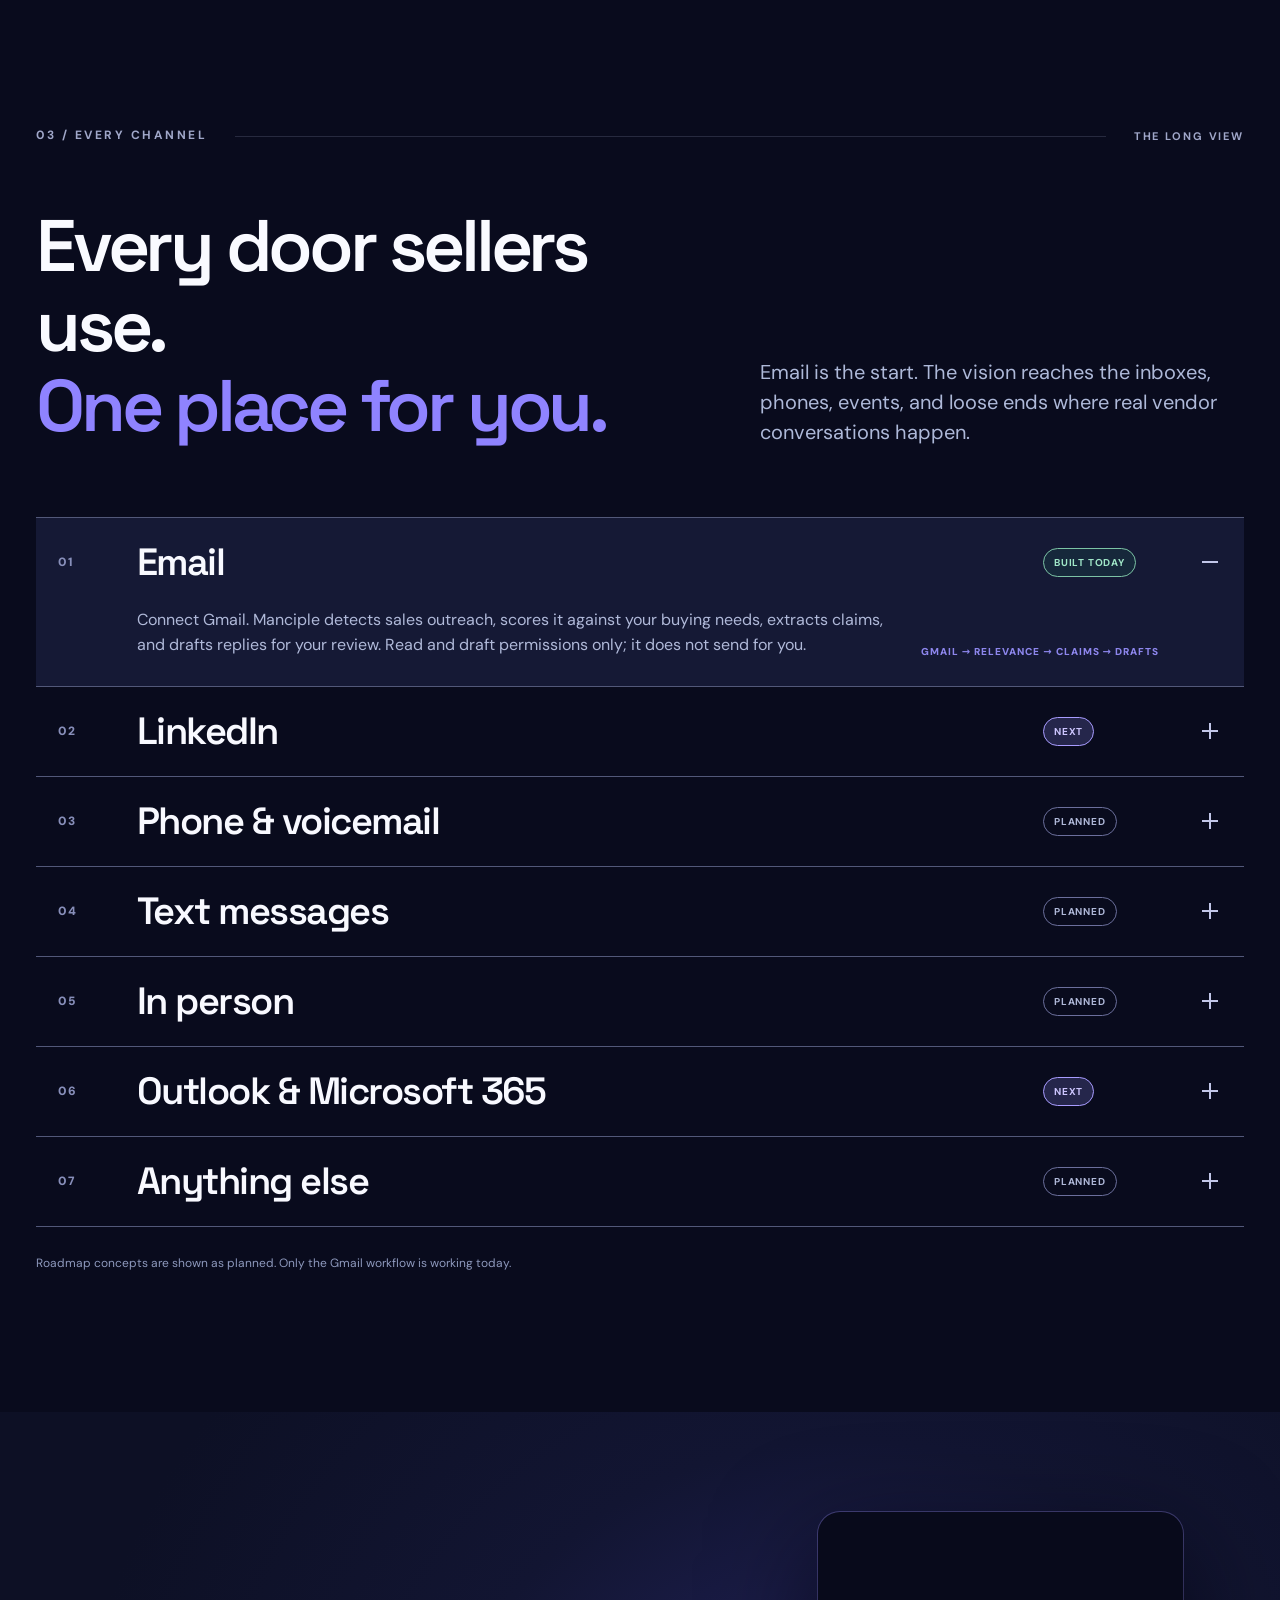
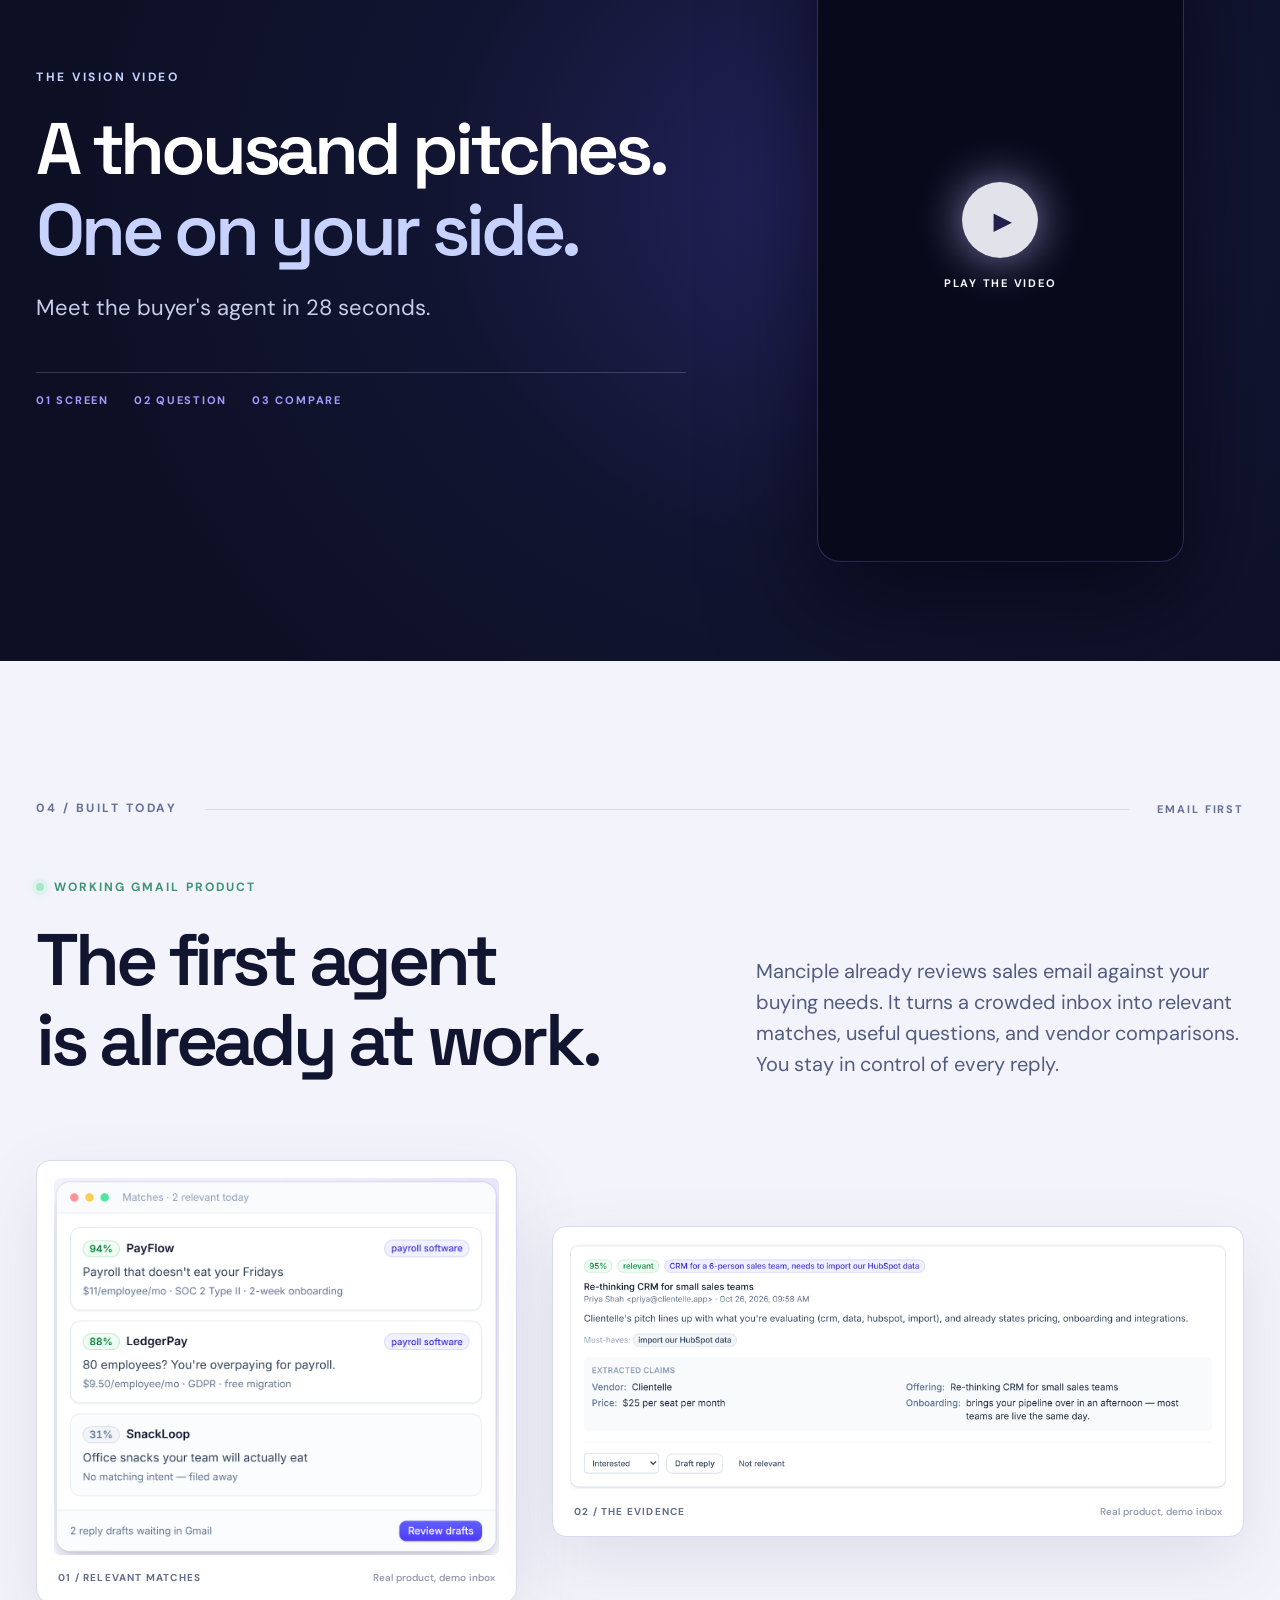
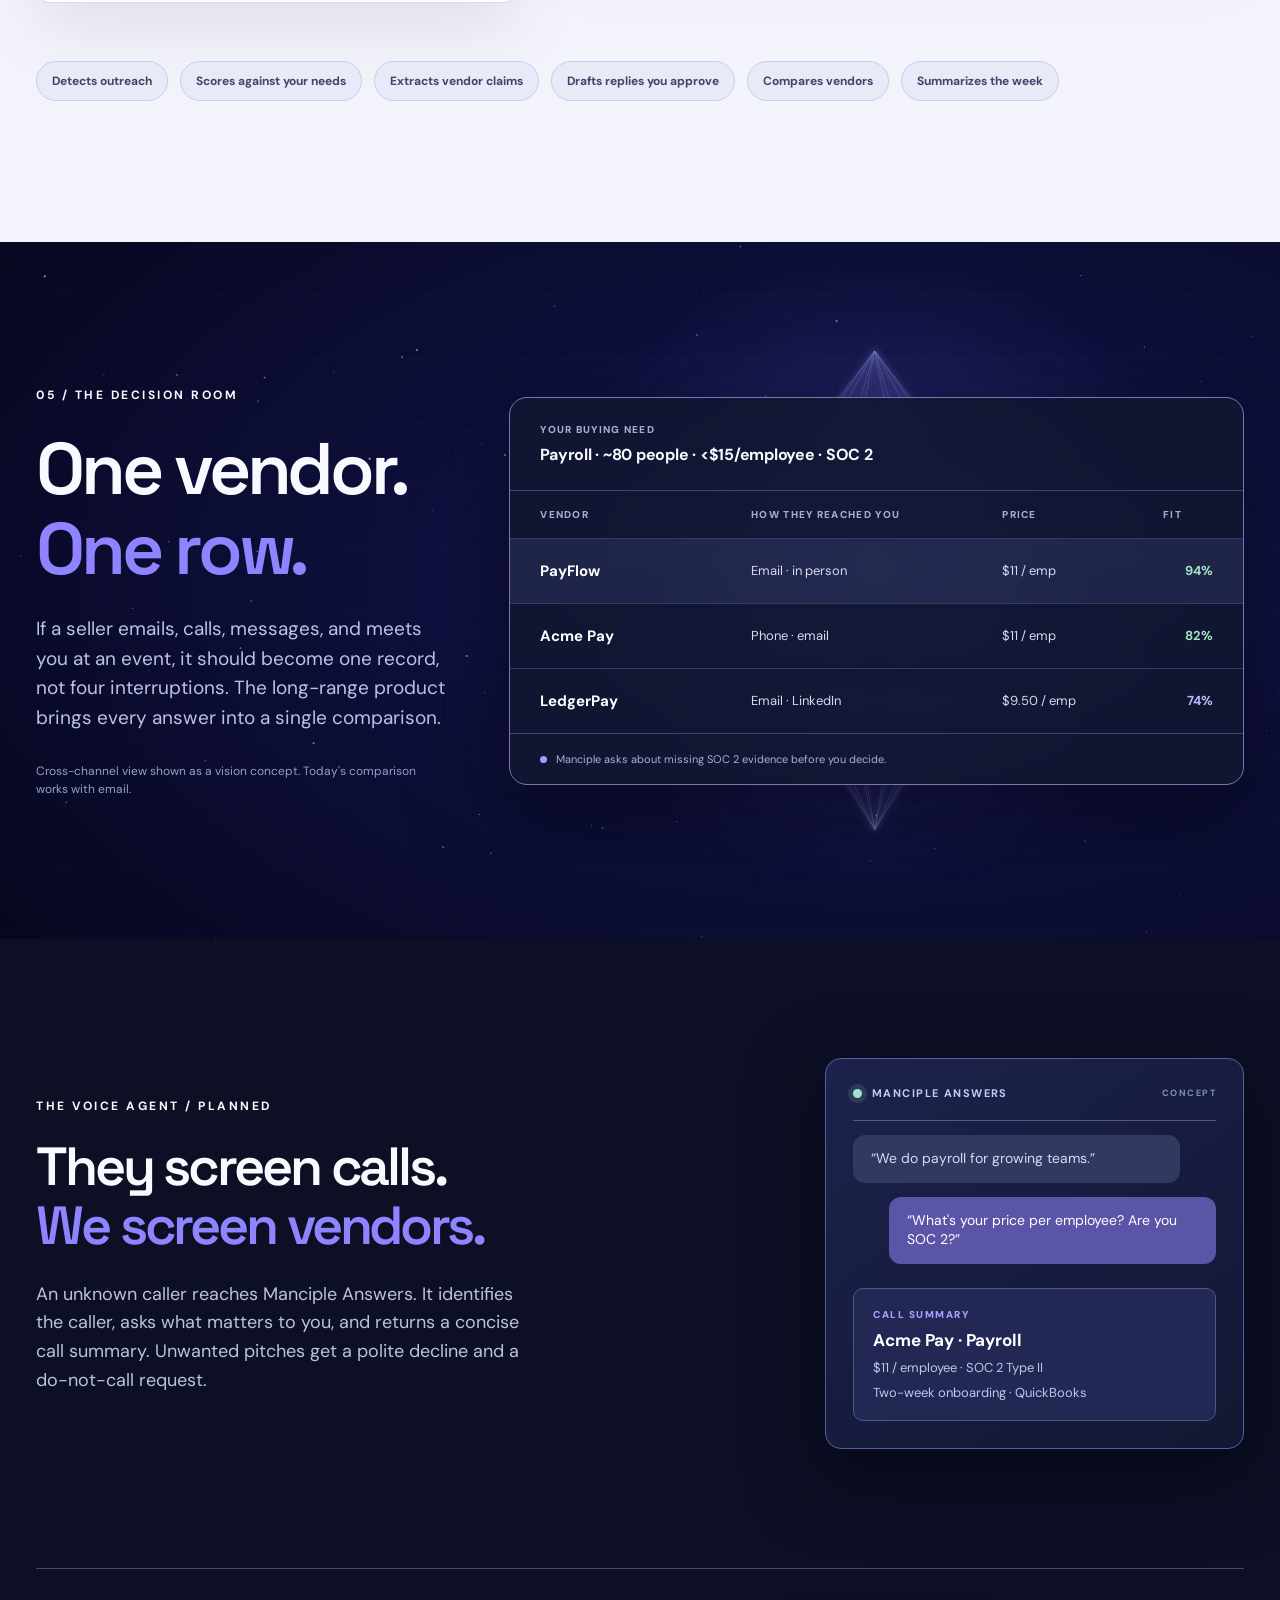
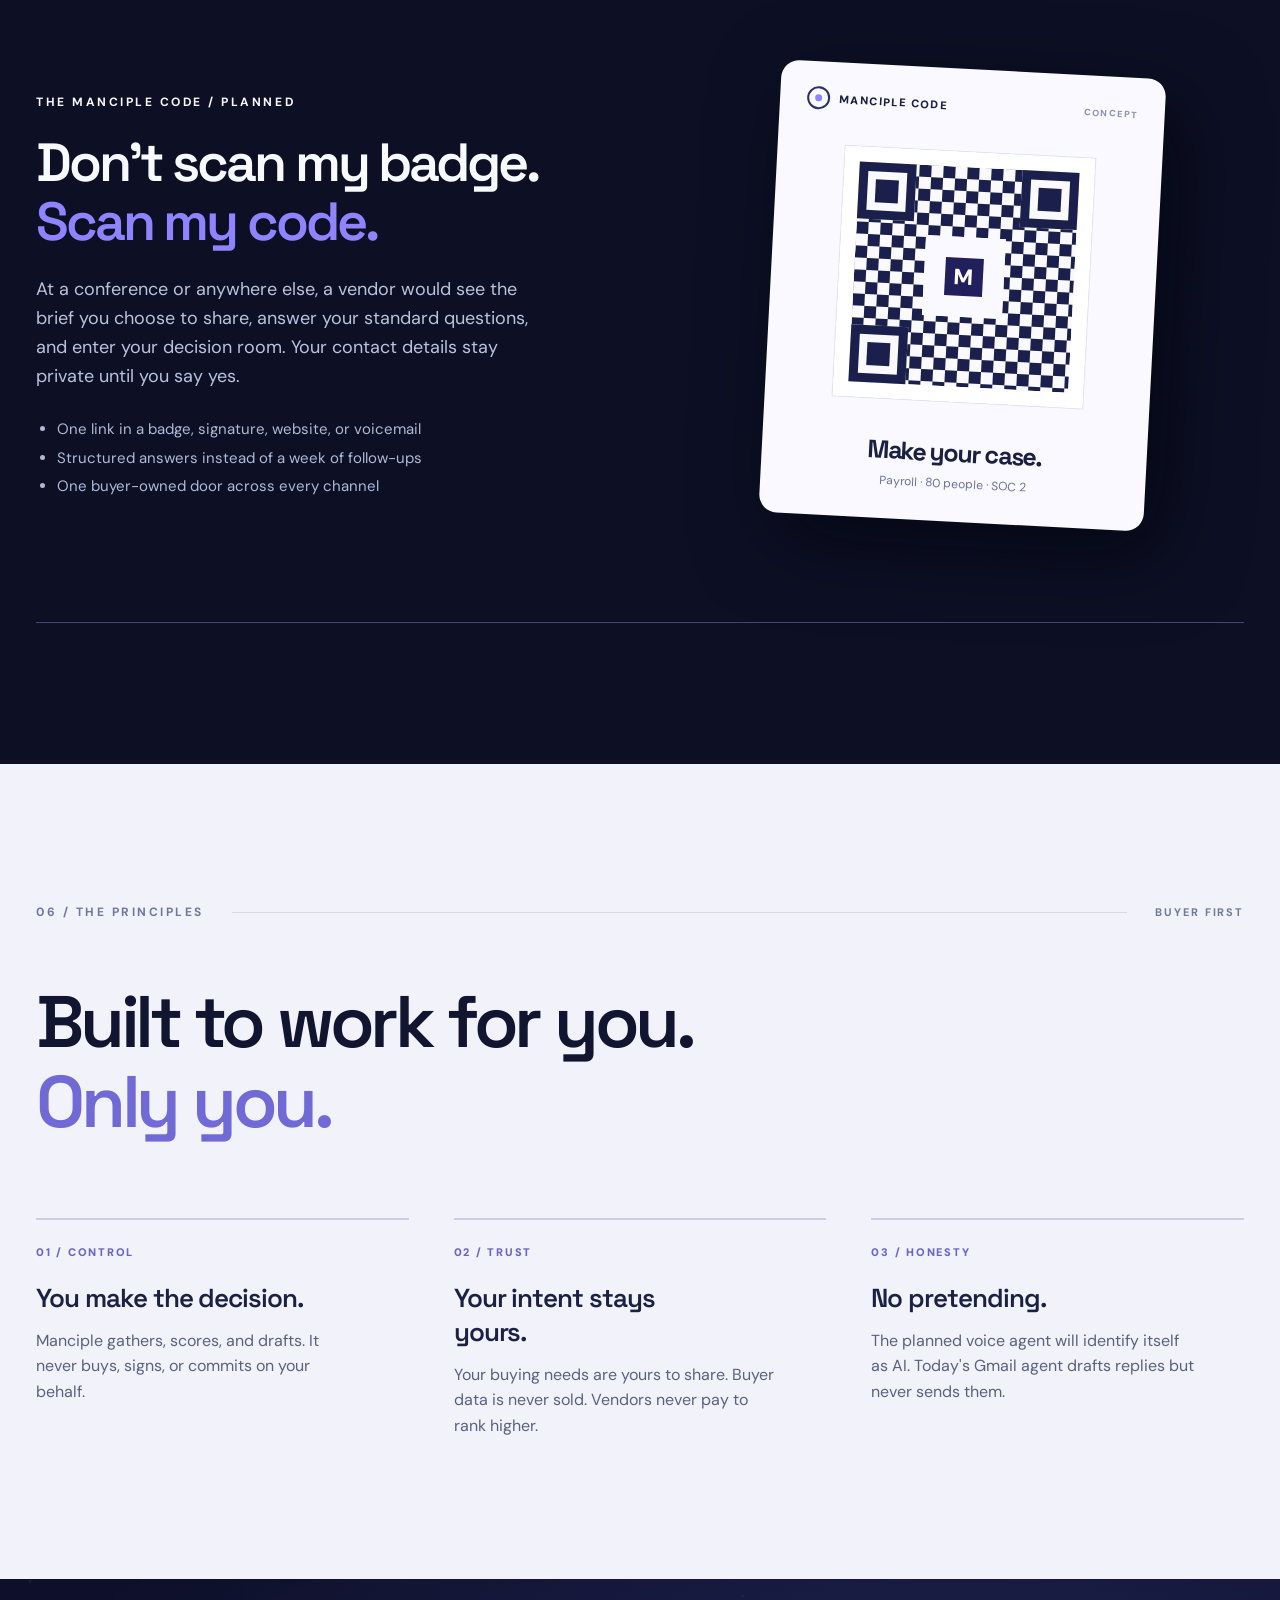
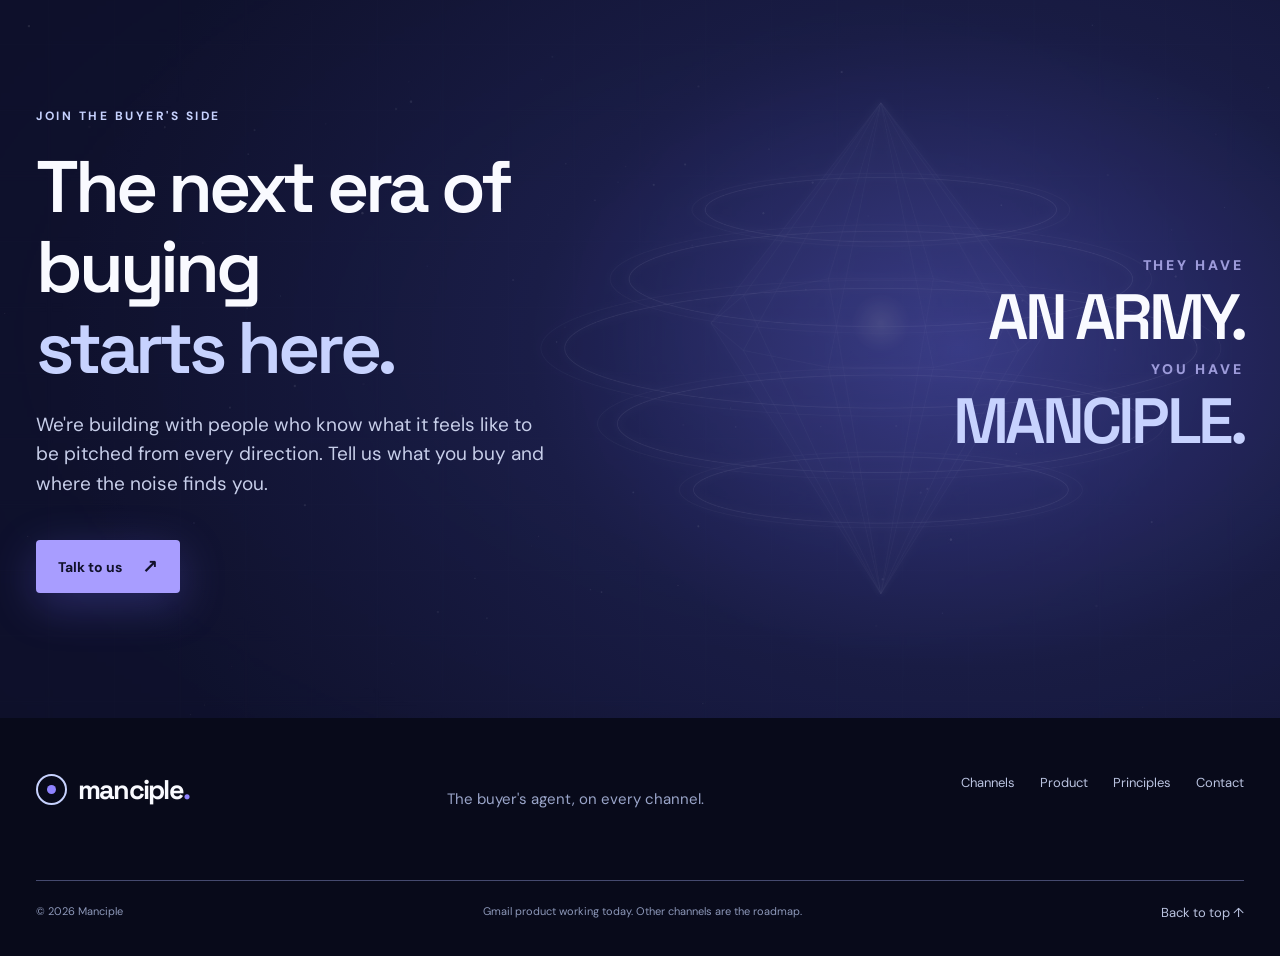
==== commit be992544: "Match video and landing typography" ====
--- a/landing/index.html
+++ b/landing/index.html
@@ -15,6 +15,8 @@
   <meta name="twitter:card" content="summary_large_image">
   <link rel="canonical" href="https://manciple.org/">
   <link rel="icon" type="image/svg+xml" href="./favicon.svg">
+  <link rel="preload" href="./fonts/space-grotesk-latin.woff2" as="font" type="font/woff2" crossorigin>
+  <link rel="preload" href="./fonts/dm-sans-latin.woff2" as="font" type="font/woff2" crossorigin>
   <link rel="stylesheet" href="./styles.css">
   <script src="./app.js" defer></script>
   <title>Manciple — The buyer's agent</title>
@@ -30,7 +32,7 @@
         <a href="#how">How it works</a>
         <a href="#channels">Every channel</a>
         <a href="#product">Built today</a>
-        <a class="nav-cta" href="#film">Watch the film <span aria-hidden="true">↗</span></a>
+        <a class="nav-cta" href="#film">Watch the video <span aria-hidden="true">↗</span></a>
       </nav>
     </div>
   </header>
@@ -45,7 +47,7 @@
           <p class="hero-lead">Manciple works from what you're actually buying. It screens pitches, asks better questions, and turns outreach into a decision you can make with confidence.</p>
           <div class="hero-actions">
             <a class="button button-primary" href="#how">See how it works <span aria-hidden="true">↗</span></a>
-            <a class="button button-quiet" href="#film"><span class="play-mini" aria-hidden="true">▶</span> Watch the 28-second film</a>
+            <a class="button button-quiet" href="#film"><span class="play-mini" aria-hidden="true">▶</span> Watch the video</a>
           </div>
           <p class="hero-footnote"><span class="status-dot" aria-hidden="true"></span> Working Gmail product today. Built for a much bigger future.</p>
         </div>
@@ -131,8 +133,8 @@
 
     <section class="film-section" id="film" aria-labelledby="film-title">
       <div class="wrap film-grid">
-        <div class="film-copy"><span class="eyebrow">THE VISION FILM</span><h2 id="film-title">A thousand pitches.<br><em>One on your side.</em></h2><p>Meet the buyer's agent in 28 seconds.</p><div class="film-notes"><span>01  SCREEN</span><span>02  QUESTION</span><span>03  COMPARE</span></div></div>
-        <div class="film-frame" id="film-frame"><video id="vision-video" poster="./assets/film-poster.jpg" preload="none" playsinline aria-label="Manciple vision film"><source src="./assets/manciple-vision.mp4" type="video/mp4"><a href="./assets/manciple-vision.mp4">Download the Manciple vision film</a></video><button type="button" class="film-play" id="film-play" aria-label="Play the Manciple vision film"><span aria-hidden="true">▶</span><strong>PLAY THE FILM</strong></button></div>
+        <div class="film-copy"><span class="eyebrow">THE VISION VIDEO</span><h2 id="film-title">A thousand pitches.<br><em>One on your side.</em></h2><p>Meet the buyer's agent in 28 seconds.</p><div class="film-notes"><span>01  SCREEN</span><span>02  QUESTION</span><span>03  COMPARE</span></div></div>
+        <div class="film-frame" id="film-frame"><video id="vision-video" poster="/assets/film-poster.jpg" preload="none" playsinline aria-label="Manciple vision video"><source src="./assets/manciple-vision.mp4" type="video/mp4"><a href="./assets/manciple-vision.mp4">Download the Manciple vision video</a></video><button type="button" class="film-play" id="film-play" aria-label="Play the Manciple vision video"><span aria-hidden="true">▶</span><strong>PLAY THE VIDEO</strong></button></div>
       </div>
     </section>
 
--- a/landing/styles.css
+++ b/landing/styles.css
@@ -1,6 +1,9 @@
 @charset "UTF-8";
 
-:root{--night:#090b1d;--navy:#101431;--ink:#111530;--white:#f9faff;--lav:#c7d2fe;--violet:#8f83ff;--muted:#9da8ca;--line:#343b68;--mint:#9de4d0;--paper:#f1f2fa;font-family:"Avenir Next",Avenir,Inter,ui-sans-serif,system-ui,-apple-system,BlinkMacSystemFont,"Segoe UI",sans-serif;color:var(--white);background:var(--night);scroll-behavior:smooth}
+@font-face{font-family:"DM Sans";src:url("./fonts/dm-sans-latin.woff2") format("woff2");font-style:normal;font-weight:100 1000;font-display:swap}
+@font-face{font-family:"Space Grotesk";src:url("./fonts/space-grotesk-latin.woff2") format("woff2");font-style:normal;font-weight:300 700;font-display:swap}
+
+:root{--night:#090b1d;--navy:#101431;--ink:#111530;--white:#f9faff;--lav:#c7d2fe;--violet:#8f83ff;--muted:#9da8ca;--line:#343b68;--mint:#9de4d0;--paper:#f1f2fa;font-family:"DM Sans",ui-sans-serif,system-ui,-apple-system,BlinkMacSystemFont,"Segoe UI",sans-serif;color:var(--white);background:var(--night);scroll-behavior:smooth;font-synthesis:none}
 *{box-sizing:border-box}html{scroll-padding-top:88px}body{margin:0;overflow-x:hidden}button,a{font:inherit}button{cursor:pointer}a{color:inherit}img,video{max-width:100%}::selection{color:#080b1c;background:#c7d2fe}.wrap{width:min(100% - 72px,1320px);margin-inline:auto}.skip-link{position:absolute;z-index:100;top:-80px;left:20px;padding:12px 18px;background:#fff;color:#111530}.skip-link:focus{top:12px}.site-header{position:fixed;inset:0 0 auto;z-index:50;min-height:82px;background:#090b1dc7;border-bottom:1px solid #a9a9fb1f;backdrop-filter:blur(18px);-webkit-backdrop-filter:blur(18px)}.header-inner{height:82px;display:flex;align-items:center;justify-content:space-between;gap:30px}.brand{display:inline-flex;align-items:center;gap:11px;text-decoration:none;font-size:27px;font-weight:850;letter-spacing:-.075em;white-space:nowrap;line-height:1}.brand-period{color:var(--violet)}.brand-mark{width:31px;height:31px;border:2px solid var(--lav);border-radius:50%;display:inline-grid;place-items:center;flex:none}.brand-mark i{display:block;width:9px;height:9px;border-radius:50%;background:var(--violet)}.site-nav{display:flex;align-items:center;gap:clamp(18px,2.5vw,38px)}.site-nav>a{text-decoration:none;color:#d3d8f4;font-size:13px;font-weight:650;transition:color .2s}.site-nav>a:hover,.site-nav>a:focus-visible{color:#fff}.site-nav .nav-cta{padding:12px 18px;border:1px solid #7175c5;border-radius:4px;color:#fff}.nav-cta span{margin-left:10px;color:var(--lav)}.menu-toggle{display:none;border:0;background:transparent;color:#fff}
 
 .eyebrow,.section-index{font-size:12px;font-weight:850;letter-spacing:.21em;line-height:1.3}.eyebrow{color:var(--lav)}.eyebrow-line{display:inline-block;width:28px;height:2px;background:#9b90ff;vertical-align:middle;margin:0 12px 3px 0}.section{padding:clamp(92px,11vw,160px) 0}.section-top{display:flex;align-items:center;gap:28px;margin-bottom:62px;font-size:11px;letter-spacing:.17em;font-weight:800}.section-top .section-rule{height:1px;flex:1;background:currentColor;opacity:.2}.section h2,.film-section h2,.contact-section h2{margin:0;font-size:clamp(45px,5.7vw,86px);font-weight:800;letter-spacing:-.07em;line-height:1.08}.section h2 span{color:var(--violet)}.button{min-height:53px;display:inline-flex;align-items:center;justify-content:center;gap:20px;padding:14px 22px;border-radius:4px;text-decoration:none;font-size:14px;font-weight:800;transition:transform .2s,background .2s,border-color .2s}.button:hover,.button:focus-visible{transform:translateY(-3px)}.button-primary{background:#a89dff;color:#11112b;box-shadow:0 12px 45px #7770ff47}.button-primary:hover{background:#c5bdff}.button-primary span{font-size:19px}.button-quiet{border:1px solid #6c71a5;color:#eef0ff}.button-quiet:hover{border-color:#c7d2fe;background:#c7d2fe14}.play-mini{font-size:11px;color:var(--lav)}
@@ -17,13 +20,25 @@
 
 .product-section{color:var(--ink);background:#f3f4fb}.product-section .section-top{color:#666f95}.product-head{display:grid;grid-template-columns:1fr .75fr;gap:70px;align-items:end}.product-head p:last-child{max-width:500px;margin:0;color:#535c80;font-size:20px;line-height:1.55}.status-kicker{display:flex;align-items:center;gap:10px;margin:0 0 25px!important;color:#3d9475!important;font-size:12px!important;font-weight:850;letter-spacing:.17em}.product-showcase{display:grid;grid-template-columns:.82fr 1.18fr;gap:35px;margin-top:80px;align-items:center}.product-image{margin:0;padding:17px;border:1px solid #d8daed;border-radius:14px;background:#fff;box-shadow:0 24px 70px #2324511a}.product-image img{display:block;width:100%;border-radius:6px}.product-image figcaption{display:flex;justify-content:space-between;gap:15px;padding:16px 4px 1px;color:#636d91;font-size:10px;font-weight:850;letter-spacing:.12em}.product-image figcaption span{font-weight:500;letter-spacing:0;color:#8991ac}.product-capabilities{display:flex;flex-wrap:wrap;gap:12px;margin-top:58px}.product-capabilities span{padding:11px 15px;border:1px solid #c9ccea;border-radius:100px;color:#3f456c;background:#e9eaf8;font-size:12px;font-weight:700}
 
-.decision-section{background:#111530 url('assets/brand-orbit.jpg') center/cover no-repeat}.decision-grid{display:grid;grid-template-columns:.72fr 1.28fr;gap:60px;align-items:center}.decision-copy h2{margin:25px 0}.decision-copy p{color:#bbc3e4;font-size:19px;line-height:1.55}.concept-note{display:block;margin-top:30px;color:#949fc6;font-size:12px;line-height:1.5}.ledger{border:1px solid #7977b1;border-radius:18px;background:#111631ec;box-shadow:0 30px 90px #0102098c;overflow:hidden;backdrop-filter:blur(12px)}.ledger-top{padding:25px 30px;border-bottom:1px solid #404673;display:flex;flex-direction:column;gap:8px}.ledger-top span,.ledger-head{color:#a3acd1;font-size:10px;font-weight:850;letter-spacing:.13em}.ledger-top strong{font-size:16px;letter-spacing:-.015em}.ledger-head,.ledger-row{display:grid;grid-template-columns:1fr 1.2fr .75fr 50px;gap:10px;align-items:center;padding:17px 30px}.ledger-row{min-height:65px;border-top:1px solid #353b66;color:#d4dbef;font-size:13px}.ledger-row strong{font-size:15px;color:#fff}.ledger-row:nth-of-type(3){background:#8890ef20}.fit{justify-self:end;color:#b5bef5}.fit-high{color:#a2e6c6}.ledger-bottom{padding:18px 30px;border-top:1px solid #404673;color:#a6b1d4;font-size:11px}.ledger-indicator{display:inline-block;width:7px;height:7px;border-radius:50%;margin-right:6px;background:#a59bff}
+.decision-section{background:#111530 url('./assets/brand-orbit.jpg') center/cover no-repeat}.decision-grid{display:grid;grid-template-columns:.72fr 1.28fr;gap:60px;align-items:center}.decision-copy h2{margin:25px 0}.decision-copy p{color:#bbc3e4;font-size:19px;line-height:1.55}.concept-note{display:block;margin-top:30px;color:#949fc6;font-size:12px;line-height:1.5}.ledger{border:1px solid #7977b1;border-radius:18px;background:#111631ec;box-shadow:0 30px 90px #0102098c;overflow:hidden;backdrop-filter:blur(12px)}.ledger-top{padding:25px 30px;border-bottom:1px solid #404673;display:flex;flex-direction:column;gap:8px}.ledger-top span,.ledger-head{color:#a3acd1;font-size:10px;font-weight:850;letter-spacing:.13em}.ledger-top strong{font-size:16px;letter-spacing:-.015em}.ledger-head,.ledger-row{display:grid;grid-template-columns:1fr 1.2fr .75fr 50px;gap:10px;align-items:center;padding:17px 30px}.ledger-row{min-height:65px;border-top:1px solid #353b66;color:#d4dbef;font-size:13px}.ledger-row strong{font-size:15px;color:#fff}.ledger-row:nth-of-type(3){background:#8890ef20}.fit{justify-self:end;color:#b5bef5}.fit-high{color:#a2e6c6}.ledger-bottom{padding:18px 30px;border-top:1px solid #404673;color:#a6b1d4;font-size:11px}.ledger-indicator{display:inline-block;width:7px;height:7px;border-radius:50%;margin-right:6px;background:#a59bff}
 
 .futures-section{padding-top:0;background:#0d1025}.future-grid{display:grid;grid-template-columns:1fr;gap:0}.future-item{min-height:630px;padding:100px 0;display:grid;grid-template-columns:1fr 1fr;gap:80px;align-items:center;border-bottom:1px solid #414772}.future-item h2{margin:22px 0 24px;font-size:clamp(42px,4.2vw,65px)}.future-item p{max-width:500px;color:#b9c3e1;font-size:18px;line-height:1.6}.call-visual{max-width:480px;justify-self:end;padding:27px;border:1px solid #555f9e;border-radius:16px;background:linear-gradient(145deg,#1c224b,#121733);box-shadow:0 24px 75px #03040fac}.call-header{display:flex;align-items:center;gap:10px;padding-bottom:20px;border-bottom:1px solid #505885;color:#c5c8ff;font-size:11px;font-weight:850;letter-spacing:.13em}.call-header>span:last-child{margin-left:auto;color:#828eb8;font-size:9px}.call-pulse{width:9px;height:9px;border-radius:50%;background:#9de4d0;box-shadow:0 0 0 5px #9de4d020}.call-line{max-width:90%!important;padding:14px 18px;border-radius:12px;font-size:14px!important;line-height:1.4!important}.call-line.caller{background:#323960;color:#d1dbf7}.call-line.agent{margin-left:auto;background:#5b55a8;color:#fff}.call-summary{display:flex;flex-direction:column;gap:8px;margin-top:24px;padding:19px;background:#222853;border:1px solid #4c578e;border-radius:10px;font-size:13px;color:#bcc7ea}.call-summary small{color:#a8a0ff;font-size:10px;font-weight:850;letter-spacing:.15em}.call-summary strong{color:#fff;font-size:17px}.code-future ul{margin:25px 0 0;padding-left:21px;color:#aeb9d9;line-height:1.9;font-size:15px}.code-visual{width:min(100%,385px);justify-self:center;padding:25px 27px 30px;border-radius:18px;background:#f9f9ff;color:#1b2042;transform:rotate(3deg);box-shadow:18px 24px 80px #02030cb0}.code-card-top{display:flex;align-items:center;gap:9px;font-size:11px;font-weight:850;letter-spacing:.13em}.code-card-top .brand-mark{width:23px;height:23px;border-color:#292f67}.code-card-top .brand-mark i{width:7px;height:7px}.code-card-top span:last-child{margin-left:auto;color:#8d94b1;font-size:9px}.code-graphic{position:relative;height:250px;width:250px;margin:35px auto;background:repeating-conic-gradient(#1a204b 0 25%,transparent 0 50%) 0 0/24px 24px;border:15px solid #fff;box-shadow:0 0 0 1px #dfe2f2}.code-graphic::after{content:"";position:absolute;inset:70px;background:#f9f9ff;border:10px solid #f9f9ff}.code-corner{position:absolute;z-index:1;width:57px;height:57px;background:#f9f9ff;border:9px solid #1a204b}.code-corner::after{content:"";position:absolute;inset:8px;background:#1a204b}.c1{top:0;left:0}.c2{top:0;right:0}.c3{bottom:0;left:0}.code-center{position:absolute;z-index:2;inset:91px;display:grid;place-items:center;background:#211f5c;color:#fff;font-size:22px;font-weight:850}.code-visual>strong,.code-visual>small{display:block;text-align:center}.code-visual>strong{font-size:25px;letter-spacing:-.05em}.code-visual>small{margin-top:7px;color:#697294;font-size:12px}
 
 .principles-section{background:#f1f2fa;color:var(--ink)}.principles-section .section-top{color:#6e789c}.principles-section h2 span{color:#7169d6}.principles-grid{display:grid;grid-template-columns:repeat(3,1fr);gap:45px;margin-top:75px}.principles-grid article{padding-top:20px;border-top:2px solid #cbcde5}.principles-grid article>span{color:#6a64c7;font-size:11px;font-weight:850;letter-spacing:.16em}.principles-grid h3{max-width:280px;margin:20px 0 13px;color:#1b2045;font-size:26px;letter-spacing:-.04em}.principles-grid p{max-width:325px;margin:0;color:#59617e;font-size:16px;line-height:1.6}
 
-.contact-section{position:relative;overflow:hidden;padding:125px 0;background:radial-gradient(ellipse 70% 90% at 75% 50%,#303276 0%,#16193c 48%,#0c0e24 100%)}.contact-section::before{content:"";position:absolute;inset:0;background:url('assets/brand-orbit.jpg') center/cover;opacity:.21;mix-blend-mode:screen}.contact-grid{position:relative;display:grid;grid-template-columns:1.1fr .9fr;gap:60px;align-items:center}.contact-section h2{margin:22px 0}.contact-section p{max-width:520px;color:#c7cee9;font-size:19px;line-height:1.55}.contact-section .button{margin-top:23px}.contact-statement{display:flex;flex-direction:column;justify-self:end;text-align:right;line-height:1}.contact-statement span{color:#9d9bda;font-size:14px;font-weight:850;letter-spacing:.21em;margin:13px 0}.contact-statement strong{color:#f9faff;font-size:clamp(44px,5vw,78px);letter-spacing:-.075em}.contact-statement strong:last-child{color:#c7d2fe}.site-footer{background:#080a1a}.footer-main{display:flex;align-items:start;justify-content:space-between;gap:30px;padding:56px 0}.footer-main p{color:#9aa5c9;font-size:15px}.footer-main>div{display:flex;gap:25px;flex-wrap:wrap}.footer-main>div a,.footer-bottom a{text-decoration:none;color:#bac3e0;font-size:13px}.footer-main>div a:hover,.footer-bottom a:hover{text-decoration:underline}.footer-bottom{display:flex;justify-content:space-between;gap:20px;padding:23px 0 35px;border-top:1px solid #454a6f;color:#8d98b9;font-size:11px}
+.contact-section{position:relative;overflow:hidden;padding:125px 0;background:radial-gradient(ellipse 70% 90% at 75% 50%,#303276 0%,#16193c 48%,#0c0e24 100%)}.contact-section::before{content:"";position:absolute;inset:0;background:url('./assets/brand-orbit.jpg') center/cover;opacity:.21;mix-blend-mode:screen}.contact-grid{position:relative;display:grid;grid-template-columns:1.1fr .9fr;gap:60px;align-items:center}.contact-section h2{margin:22px 0}.contact-section p{max-width:520px;color:#c7cee9;font-size:19px;line-height:1.55}.contact-section .button{margin-top:23px}.contact-statement{display:flex;flex-direction:column;justify-self:end;text-align:right;line-height:1}.contact-statement span{color:#9d9bda;font-size:14px;font-weight:850;letter-spacing:.21em;margin:13px 0}.contact-statement strong{color:#f9faff;font-size:clamp(44px,5vw,78px);letter-spacing:-.075em}.contact-statement strong:last-child{color:#c7d2fe}.site-footer{background:#080a1a}.footer-main{display:flex;align-items:start;justify-content:space-between;gap:30px;padding:56px 0}.footer-main p{color:#9aa5c9;font-size:15px}.footer-main>div{display:flex;gap:25px;flex-wrap:wrap}.footer-main>div a,.footer-bottom a{text-decoration:none;color:#bac3e0;font-size:13px}.footer-main>div a:hover,.footer-bottom a:hover{text-decoration:underline}.footer-bottom{display:flex;justify-content:space-between;gap:20px;padding:23px 0 35px;border-top:1px solid #454a6f;color:#8d98b9;font-size:11px}
+
+/* A calmer type system: a precise display face with an easy-reading body face. */
+.brand,h1,h2,h3,.channel-name,.contact-statement strong,.code-visual>strong{font-family:"Space Grotesk","DM Sans",ui-sans-serif,system-ui,sans-serif}
+.brand{font-weight:700;letter-spacing:-.065em}
+.hero h1{font-weight:600;letter-spacing:-.06em;line-height:1.07}
+.section h2,.film-section h2,.contact-section h2,.future-item h2{font-weight:600;letter-spacing:-.058em;line-height:1.1}
+.steps h3,.principles-grid h3{font-weight:600;letter-spacing:-.04em}
+.channel-name{font-weight:600;letter-spacing:-.04em}
+.intent-example blockquote{font-weight:500;letter-spacing:-.025em}
+.eyebrow,.section-index,.section-top,.side-label,.channel-status,.intent-label,.step-number,.film-notes,.status-kicker,.product-image figcaption,.call-header{font-weight:700}
+.button,.site-nav>a{font-weight:700}
+.contact-statement strong{font-weight:600;letter-spacing:-.06em}
 
 @media(max-width:1100px){.hero-grid{grid-template-columns:1fr .8fr}.hero h1{font-size:clamp(54px,5.8vw,76px)}.hero-visual{margin-left:-10vw}.problem-intro,.method-head,.channels-head,.product-head{gap:36px}.film-grid{gap:35px}.channel-content{display:block}.channel-content>span{display:block;margin-top:16px}.future-item{gap:35px}}
 @media(max-width:780px){html{scroll-padding-top:75px}.wrap{width:min(100% - 40px,1320px)}.site-header{min-height:70px}.header-inner{height:70px}.menu-toggle{display:flex;flex-direction:column;gap:6px;justify-content:center;padding:13px}.menu-toggle span{display:block;width:24px;height:2px;background:#e5e8ff}.site-nav{display:none;position:absolute;top:70px;left:0;right:0;padding:14px 20px 24px;background:#0e1130;border-bottom:1px solid #5d5f98;box-shadow:0 18px 30px #0008}.site-nav.open{display:flex;align-items:stretch;flex-direction:column;gap:0}.site-nav>a{padding:13px 4px;font-size:15px}.site-nav .nav-cta{margin-top:10px;text-align:center}.hero{min-height:auto}.hero-grid{min-height:0;padding-top:142px;padding-bottom:45px;display:block}.hero-copy{padding-bottom:0}.hero h1{max-width:660px;font-size:clamp(54px,9vw,74px)}.hero-lead{font-size:19px}.hero-visual{height:480px;min-height:0;margin:18px -20px -35px}.hero-visual img{object-position:center 52%}.hero-visual::after{background:linear-gradient(to bottom,#090b1d 0%,transparent 20%,transparent 76%,#090b1d 100%)}.visual-label-in{left:14%;top:28%}.visual-label-out{right:5%;bottom:24%}.hero-bottom{display:none}.section{padding:86px 0}.section-top{margin-bottom:42px}.section h2,.film-section h2,.contact-section h2{font-size:clamp(43px,8vw,65px)}.problem-intro,.method-head,.channels-head,.product-head,.decision-grid,.film-grid,.contact-grid{display:block}.problem-intro p,.method-head p,.channels-head p,.product-head p:last-child{margin-top:28px;font-size:18px}.asymmetry{grid-template-columns:1fr 1fr;min-height:0}.asymmetry-center{grid-column:1/-1;grid-row:2;padding:20px}.asymmetry-center>span{font-size:35px}.asymmetry-center small{display:none}.side-column{padding:23px 18px}.side-column>span:not(.side-label){padding:11px;font-size:13px}.side-label{font-size:10px}.steps{grid-template-columns:1fr;gap:26px;margin-top:55px}.steps article{padding-top:18px}.steps h3{margin-top:13px}.intent-example{padding:26px 24px}.channel-list{margin-top:45px}.channel-row button{grid-template-columns:35px minmax(0,1fr) 65px 24px;gap:7px;padding:16px 9px}.channel-name{font-size:24px}.channel-status{font-size:7px;padding:5px 5px;letter-spacing:.03em}.channel-content{padding:0 15px 25px 51px}.film-grid{display:flex;flex-direction:column;align-items:stretch}.film-frame{margin-top:45px}.product-showcase{grid-template-columns:1fr;margin-top:50px;gap:25px}.decision-copy{margin-bottom:40px}.future-item{grid-template-columns:1fr;gap:35px;padding:75px 0}.call-visual,.code-visual{justify-self:center}.future-item h2{font-size:clamp(43px,8vw,65px)}.principles-grid{grid-template-columns:1fr;gap:28px;margin-top:48px}.contact-statement{display:none}.footer-main{flex-direction:column;padding:40px 0}.footer-bottom{flex-wrap:wrap}}
